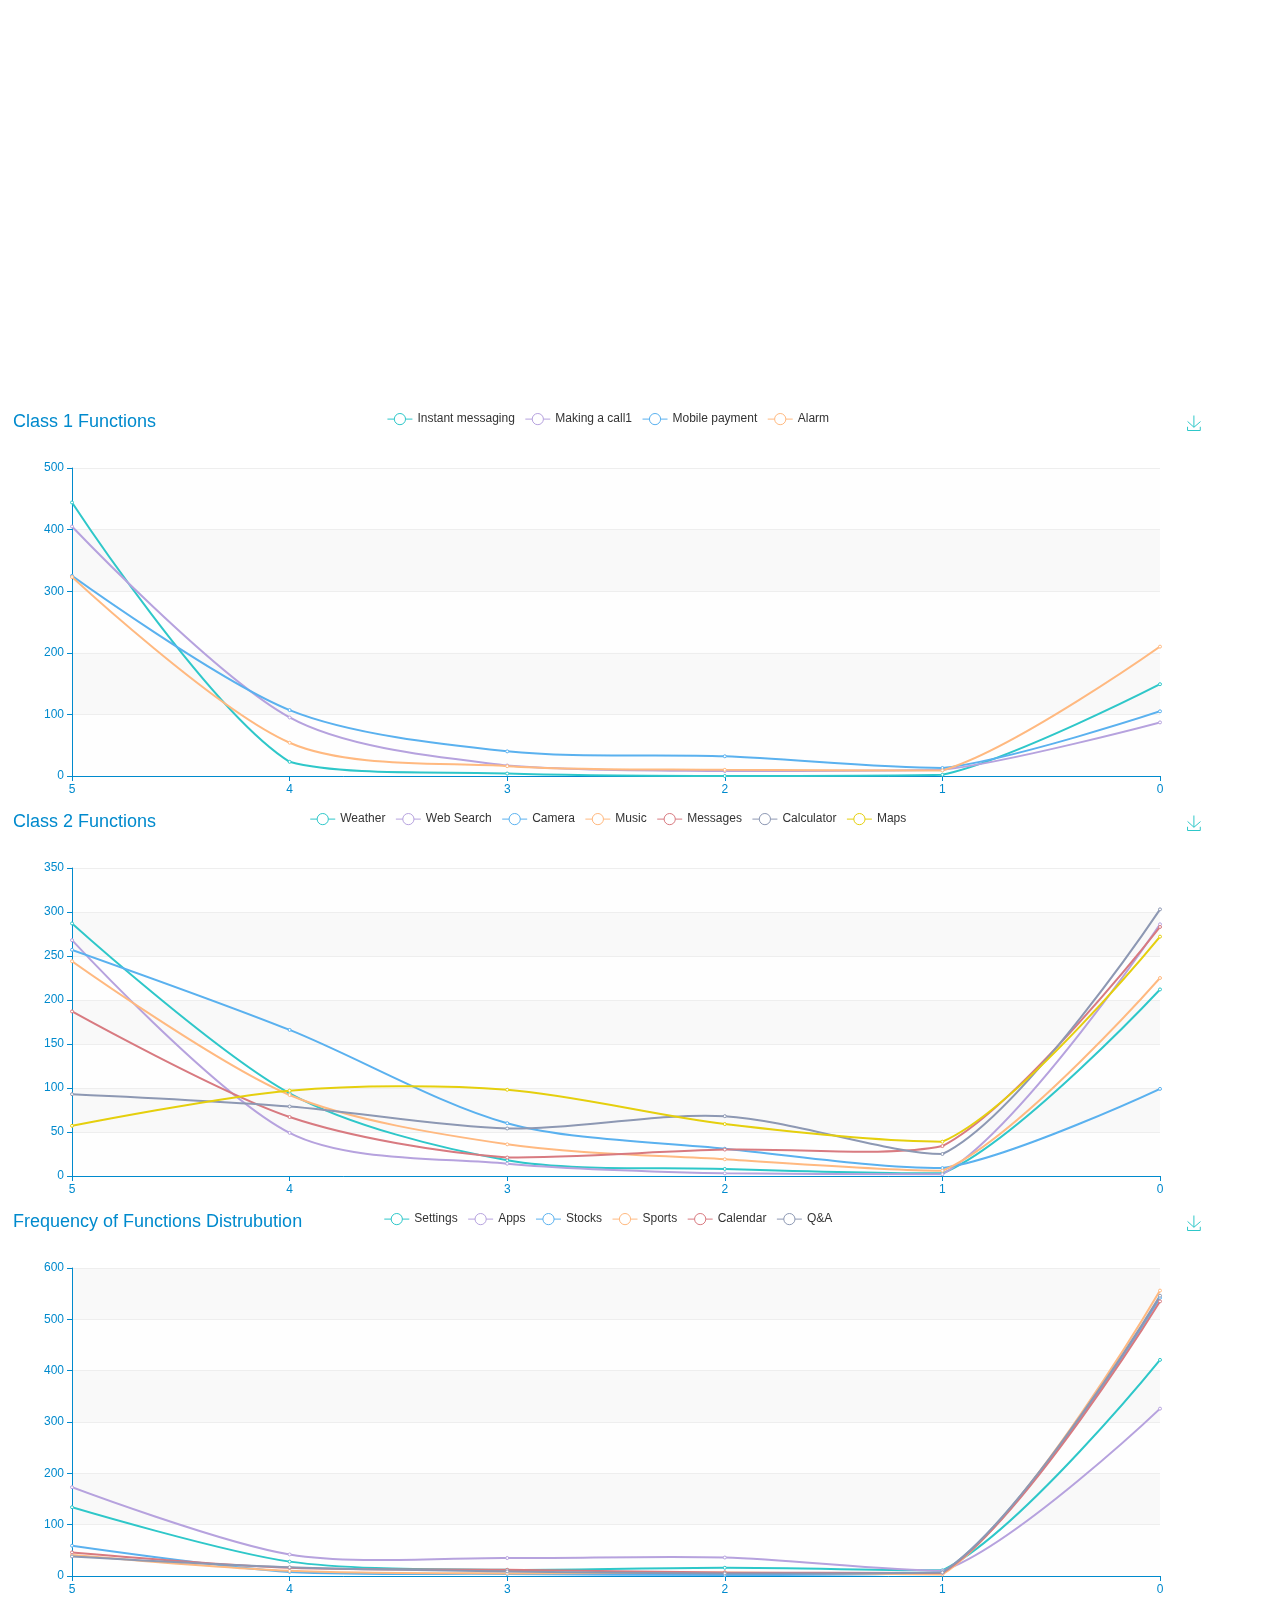
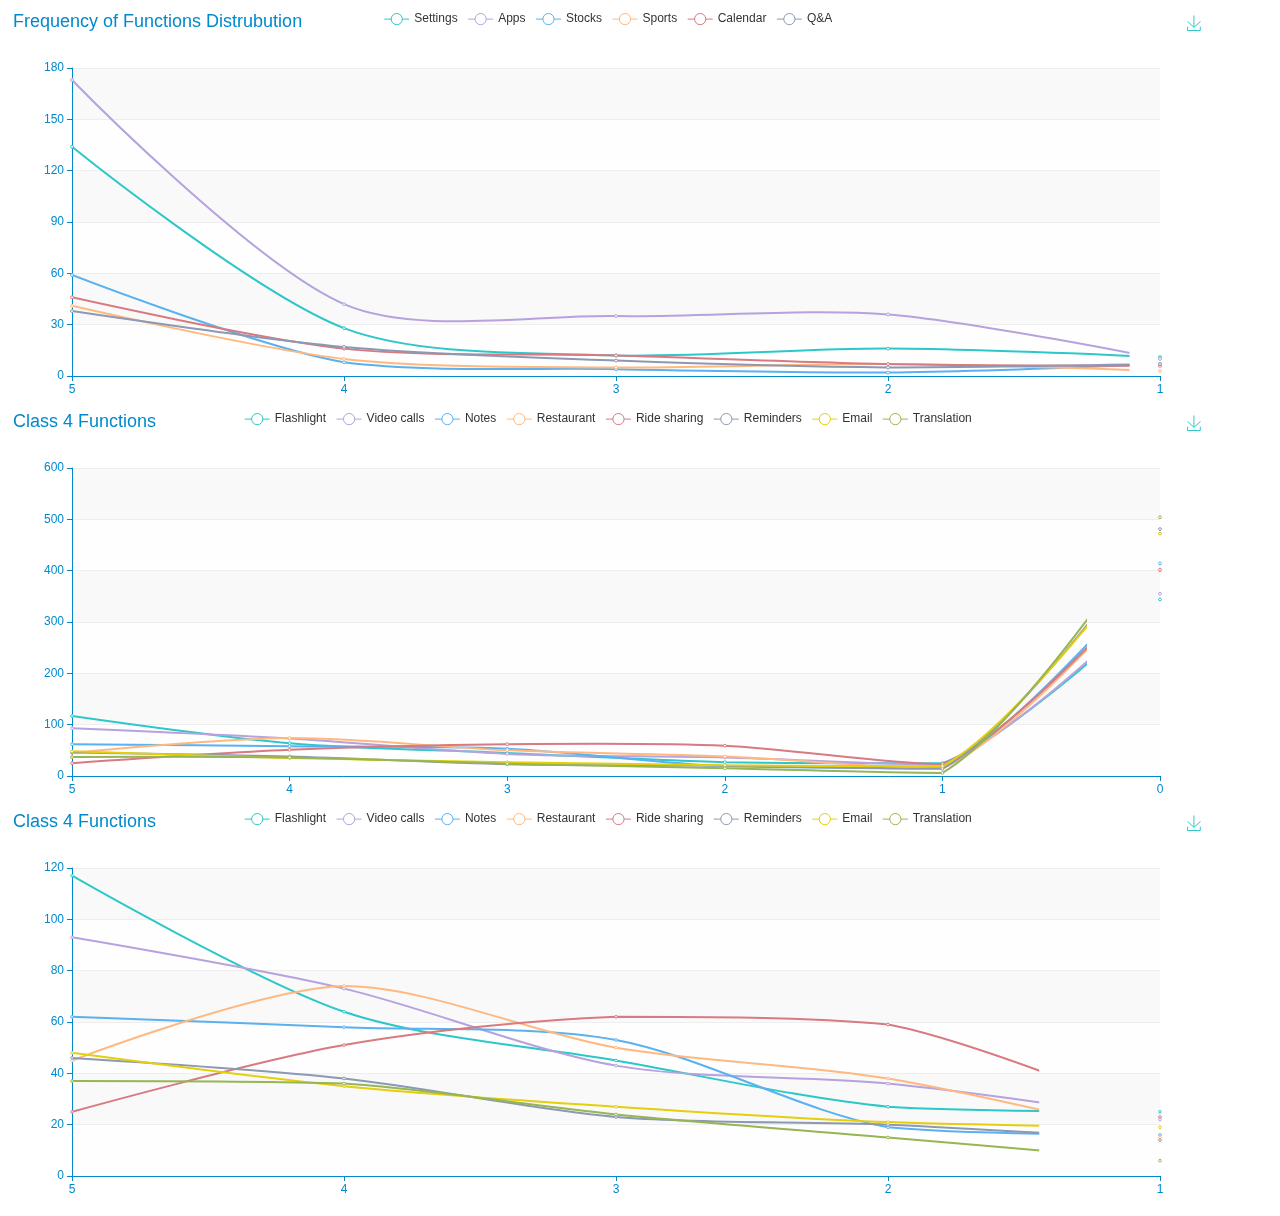
==== Charts.html @ 577bed01 "version0.1" ====
<!DOCTYPE html>
<html>
<head>
    <meta charset="utf-8">
    <title>ECharts</title>
    <!-- 引入 echarts.js -->
    <script src="echarts.js"></script>
    <script src="macarons.js"></script>

</head>
<body>
    
    <!-- 为ECharts准备一个具备大小（宽高）的Dom -->
    <div id="main" style="width: 1200px;height:400px;"></div>
    <script type="text/javascript">
        // 基于准备好的dom，初始化echarts实例
        var myChart = echarts.init(document.getElementById('main'),'macarons');

        // 指定图表的配置项和数据
        option = {
            title: {
                text: 'Frequency of Functions Distrubution'
            },
            tooltip: {
                trigger: 'axis'
            },
            legend: {
                data:['Instant messaging','Making a call1','Mobile payment','Alarm','Weather','Web Search','Camera','Music','Messages','Calculator','Maps','Settings','Apps','Flashlight','Video calls','Notes','Restaurant','Ride sharing','Stocks','Sports','Calendar','Q&A','Reminders','Email','Translation']
                width: 800
            },
            grid: {
                left: '3%',
                right: '4%',
                bottom: '3%',
                containLabel: true
            },
            toolbox: {
                feature: {
                    saveAsImage: {}
                }
            },
            xAxis: {
                type: 'category',
                boundaryGap: false,
                data: ['5','4','3','2','1','0']
            },
            yAxis: {
                type: 'value'
            },
            series: [
                {
                    name:'Instant messaging',
                    type:'line',
                    data:[444, 23, 4, 0, 2, 149]
                },
                {
                    name:'Making a call1',
                    type:'line',
                    data:[405, 95, 17, 8, 10, 87]
                },
                {
                    name:'Mobile payment',
                    type:'line',
                    data:[325, 107, 40, 32, 13, 105]
                },
                {
                    name:'Alarm',
                    type:'line',
                    data:[323, 54, 16, 10, 9, 210]
                },
                {
                    name:'Weather',
                    type:'line',
                    data:[287, 94, 18, 8, 3, 212]
                },
                {
                    name:'Web Search',
                    type:'line',
                    data:[268, 49, 14, 3, 2, 286]
                },
                {
                    name:'Camera',
                    type:'line',
                    data:[257, 166, 60, 31, 9, 99]
                },
                {
                    name:'Music',
                    type:'line',
                    data:[244, 92, 36, 19, 6, 225]
                },
                {
                    name:'Messages',
                    type:'line',
                    data:[187, 67, 21, 30, 34, 283]
                },
                {
                    name:'Calculator',
                    type:'line',
                    data:[93, 79, 54, 68, 25, 303]
                },
                {
                    name:'Maps',
                    type:'line',
                    data:[57, 97, 98, 59, 39, 272]
                },
                {
                    name:'Settings',
                    type:'line',
                    data:[134, 28, 12, 16, 11, 421]
                },
                {
                    name:'Apps',
                    type:'line',
                    data:[173, 42, 35, 36, 10, 326]
                },
                {
                    name:'Stocks',
                    type:'line',
                    data:[59, 8, 4, 2, 7, 542]
                },
                {
                    name:'Sports',
                    type:'line',
                    data:[41, 10, 5, 7, 3, 556]
                },
                {
                    name:'Calendar',
                    type:'line',
                    data:[46, 16, 12, 7, 6, 535]
                },
                {
                    name:'Q&A',
                    type:'line',
                    data:[38, 17, 9, 5, 7, 546]
                },
                {
                    name:'Flashlight',
                    type:'line',
                    data:[117, 64, 45, 27, 25, 344]
                },
                {
                    name:'Video calls',
                    type:'line',
                    data:[93, 73, 43, 36, 22, 355]
                },
                {
                    name:'Notes',
                    type:'line',
                    data:[62, 58, 53, 19, 16, 414]
                },
                {
                    name:'Restaurant',
                    type:'line',
                    data:[45, 74, 50, 38, 15, 400]
                },
                {
                    name:'Ride sharing',
                    type:'line',
                    data:[25, 51, 62, 59, 23, 402]
                },
                {
                    name:'Reminders',
                    type:'line',
                    data:[46, 38, 23, 20, 14, 481]
                },
                {
                    name:'Email',
                    type:'line',
                    data:[48, 35, 27, 21, 19, 472]
                },
                {
                    name:'Translation',
                    type:'line',
                    data:[37, 36, 24, 15, 6, 504]
                }
            ]
        };        
        // 使用刚指定的配置项和数据显示图表。
        myChart.setOption(option);
    </script>

    
    <!-- 为ECharts准备一个具备大小（宽高）的Dom -->
    <div id="class1" style="width: 1200px;height:400px;"></div>
    <script type="text/javascript">
        // 基于准备好的dom，初始化echarts实例
        var myChart = echarts.init(document.getElementById('class1'),'macarons');

        // 指定图表的配置项和数据
        option = {
            title: {
                text: 'Class 1 Functions'
            },
            tooltip: {
                trigger: 'axis'
            },
            legend: {
                data:['Instant messaging','Making a call1','Mobile payment','Alarm']
            },
            grid: {
                left: '3%',
                right: '4%',
                bottom: '3%',
                containLabel: true
            },
            toolbox: {
                feature: {
                    saveAsImage: {}
                }
            },
            xAxis: {
                type: 'category',
                boundaryGap: false,
                data: ['5','4','3','2','1','0']
            },
            yAxis: {
                type: 'value'
            },
            series: [
                {
                    name:'Instant messaging',
                    type:'line',
                    data:[444, 23, 4, 0, 2, 149]
                },
                {
                    name:'Making a call1',
                    type:'line',
                    data:[405, 95, 17, 8, 10, 87]
                },
                {
                    name:'Mobile payment',
                    type:'line',
                    data:[325, 107, 40, 32, 13, 105]
                },
                {
                    name:'Alarm',
                    type:'line',
                    data:[323, 54, 16, 10, 9, 210]
                }
            ]
        };        
        // 使用刚指定的配置项和数据显示图表。
        myChart.setOption(option);
    </script>

     <!-- 为ECharts准备一个具备大小（宽高）的Dom -->
    <div id="class2" style="width: 1200px;height:400px;"></div>
    <script type="text/javascript">
        // 基于准备好的dom，初始化echarts实例
        var myChart = echarts.init(document.getElementById('class2'),'macarons');

        // 指定图表的配置项和数据
        option = {
            title: {
                text: 'Class 2 Functions'
            },
            tooltip: {
                trigger: 'axis'
            },
            legend: {
                data:['Weather','Web Search','Camera','Music','Messages','Calculator','Maps']
            },
            grid: {
                left: '3%',
                right: '4%',
                bottom: '3%',
                containLabel: true
            },
            toolbox: {
                feature: {
                    saveAsImage: {}
                }
            },
            xAxis: {
                type: 'category',
                boundaryGap: false,
                data: ['5','4','3','2','1','0']
            },
            yAxis: {
                type: 'value'
            },
            series: [
                {
                    name:'Weather',
                    type:'line',
                    data:[287, 94, 18, 8, 3, 212]
                },
                {
                    name:'Web Search',
                    type:'line',
                    data:[268, 49, 14, 3, 2, 286]
                },
                {
                    name:'Camera',
                    type:'line',
                    data:[257, 166, 60, 31, 9, 99]
                },
                {
                    name:'Music',
                    type:'line',
                    data:[244, 92, 36, 19, 6, 225]
                },
                {
                    name:'Messages',
                    type:'line',
                    data:[187, 67, 21, 30, 34, 283]
                },
                {
                    name:'Calculator',
                    type:'line',
                    data:[93, 79, 54, 68, 25, 303]
                },
                {
                    name:'Maps',
                    type:'line',
                    data:[57, 97, 98, 59, 39, 272]
                }
            ]
        };        
        // 使用刚指定的配置项和数据显示图表。
        myChart.setOption(option);
    </script>

    <!-- 为ECharts准备一个具备大小（宽高）的Dom -->
    <div id="class3-0" style="width: 1200px;height:400px;"></div>
    <script type="text/javascript">
        // 基于准备好的dom，初始化echarts实例
        var myChart = echarts.init(document.getElementById('class3-0'),'macarons');

        // 指定图表的配置项和数据
        option = {
            title: {
                text: 'Frequency of Functions Distrubution'
            },
            tooltip: {
                trigger: 'axis'
            },
            legend: {
                data:['Settings','Apps','Stocks','Sports','Calendar','Q&A']
            },
            grid: {
                left: '3%',
                right: '4%',
                bottom: '3%',
                containLabel: true
            },
            toolbox: {
                feature: {
                    saveAsImage: {}
                }
            },
            xAxis: {
                type: 'category',
                boundaryGap: false,
                data: ['5','4','3','2','1','0']
            },
            yAxis: {
                type: 'value'
            },
            series: [
                {
                    name:'Settings',
                    type:'line',
                    data:[134, 28, 12, 16, 11, 421]
                },
                {
                    name:'Apps',
                    type:'line',
                    data:[173, 42, 35, 36, 10, 326]
                },
                {
                    name:'Stocks',
                    type:'line',
                    data:[59, 8, 4, 2, 7, 542]
                },
                {
                    name:'Sports',
                    type:'line',
                    data:[41, 10, 5, 7, 3, 556]
                },
                {
                    name:'Calendar',
                    type:'line',
                    data:[46, 16, 12, 7, 6, 535]
                },
                {
                    name:'Q&A',
                    type:'line',
                    data:[38, 17, 9, 5, 7, 546]
                },
            ]
        };        
        // 使用刚指定的配置项和数据显示图表。
        myChart.setOption(option);
    </script>

    <!-- 为ECharts准备一个具备大小（宽高）的Dom -->
    <div id="class3" style="width: 1200px;height:400px;"></div>
    <script type="text/javascript">
        // 基于准备好的dom，初始化echarts实例
        var myChart = echarts.init(document.getElementById('class3'),'macarons');

        // 指定图表的配置项和数据
        option = {
            title: {
                text: 'Frequency of Functions Distrubution'
            },
            tooltip: {
                trigger: 'axis'
            },
            legend: {
                data:['Settings','Apps','Stocks','Sports','Calendar','Q&A']
            },
            grid: {
                left: '3%',
                right: '4%',
                bottom: '3%',
                containLabel: true
            },
            toolbox: {
                feature: {
                    saveAsImage: {}
                }
            },
            xAxis: {
                type: 'category',
                boundaryGap: false,
                data: ['5','4','3','2','1']
            },
            yAxis: {
                type: 'value'
            },
            series: [
                {
                    name:'Settings',
                    type:'line',
                    data:[134, 28, 12, 16, 11]
                },
                {
                    name:'Apps',
                    type:'line',
                    data:[173, 42, 35, 36, 10]
                },
                {
                    name:'Stocks',
                    type:'line',
                    data:[59, 8, 4, 2, 7]
                },
                {
                    name:'Sports',
                    type:'line',
                    data:[41, 10, 5, 7, 3]
                },
                {
                    name:'Calendar',
                    type:'line',
                    data:[46, 16, 12, 7, 6]
                },
                {
                    name:'Q&A',
                    type:'line',
                    data:[38, 17, 9, 5, 7]
                },
            ]
        };        
        // 使用刚指定的配置项和数据显示图表。
        myChart.setOption(option);
    </script>

    <!-- 为ECharts准备一个具备大小（宽高）的Dom -->
    <div id="class4-0" style="width: 1200px;height:400px;"></div>
    <script type="text/javascript">
        // 基于准备好的dom，初始化echarts实例
        var myChart = echarts.init(document.getElementById('class4-0'),'macarons');

        // 指定图表的配置项和数据
        option = {
            title: {
                text: 'Class 4 Functions'
            },
            tooltip: {
                trigger: 'axis'
            },
            legend: {
                data:['Flashlight','Video calls','Notes','Restaurant','Ride sharing','Reminders','Email','Translation']
            },
            grid: {
                left: '3%',
                right: '4%',
                bottom: '3%',
                containLabel: true
            },
            toolbox: {
                feature: {
                    saveAsImage: {}
                }
            },
            xAxis: {
                type: 'category',
                boundaryGap: false,
                data: ['5','4','3','2','1','0']
            },
            yAxis: {
                type: 'value'
            },
            series: [
                {
                    name:'Flashlight',
                    type:'line',
                    data:[117, 64, 45, 27, 25, 344]
                },
                {
                    name:'Video calls',
                    type:'line',
                    data:[93, 73, 43, 36, 22, 355]
                },
                {
                    name:'Notes',
                    type:'line',
                    data:[62, 58, 53, 19, 16, 414]
                },
                {
                    name:'Restaurant',
                    type:'line',
                    data:[45, 74, 50, 38, 15, 400]
                },
                {
                    name:'Ride sharing',
                    type:'line',
                    data:[25, 51, 62, 59, 23, 402]
                },
                {
                    name:'Reminders',
                    type:'line',
                    data:[46, 38, 23, 20, 14, 481]
                },
                {
                    name:'Email',
                    type:'line',
                    data:[48, 35, 27, 21, 19, 472]
                },
                {
                    name:'Translation',
                    type:'line',
                    data:[37, 36, 24, 15, 6, 504]
                }
            ]
        };        
        // 使用刚指定的配置项和数据显示图表。
        myChart.setOption(option);
    </script>

   <!-- 为ECharts准备一个具备大小（宽高）的Dom -->
   <div id="class4" style="width: 1200px;height:400px;"></div>
   <script type="text/javascript">
       // 基于准备好的dom，初始化echarts实例
       var myChart = echarts.init(document.getElementById('class4'),'macarons');

       // 指定图表的配置项和数据
       option = {
           title: {
               text: 'Class 4 Functions'
           },
           tooltip: {
               trigger: 'axis'
           },
           legend: {
               data:['Flashlight','Video calls','Notes','Restaurant','Ride sharing','Reminders','Email','Translation']
           },
           grid: {
               left: '3%',
               right: '4%',
               bottom: '3%',
               containLabel: true
           },
           toolbox: {
               feature: {
                   saveAsImage: {}
               }
           },
           xAxis: {
               type: 'category',
               boundaryGap: false,
               data: ['5','4','3','2','1']
           },
           yAxis: {
               type: 'value'
           },
           series: [
               {
                   name:'Flashlight',
                   type:'line',
                   data:[117, 64, 45, 27, 25]
               },
               {
                   name:'Video calls',
                   type:'line',
                   data:[93, 73, 43, 36, 22]
               },
               {
                   name:'Notes',
                   type:'line',
                   data:[62, 58, 53, 19, 16]
               },
               {
                   name:'Restaurant',
                   type:'line',
                   data:[45, 74, 50, 38, 15]
               },
               {
                   name:'Ride sharing',
                   type:'line',
                   data:[25, 51, 62, 59, 23]
               },
               {
                   name:'Reminders',
                   type:'line',
                   data:[46, 38, 23, 20, 14]
               },
               {
                   name:'Email',
                   type:'line',
                   data:[48, 35, 27, 21, 19]
               },
               {
                   name:'Translation',
                   type:'line',
                   data:[37, 36, 24, 15, 6]
               }
           ]
       };        
       // 使用刚指定的配置项和数据显示图表。
       myChart.setOption(option);
   </script>
</body>
</html>
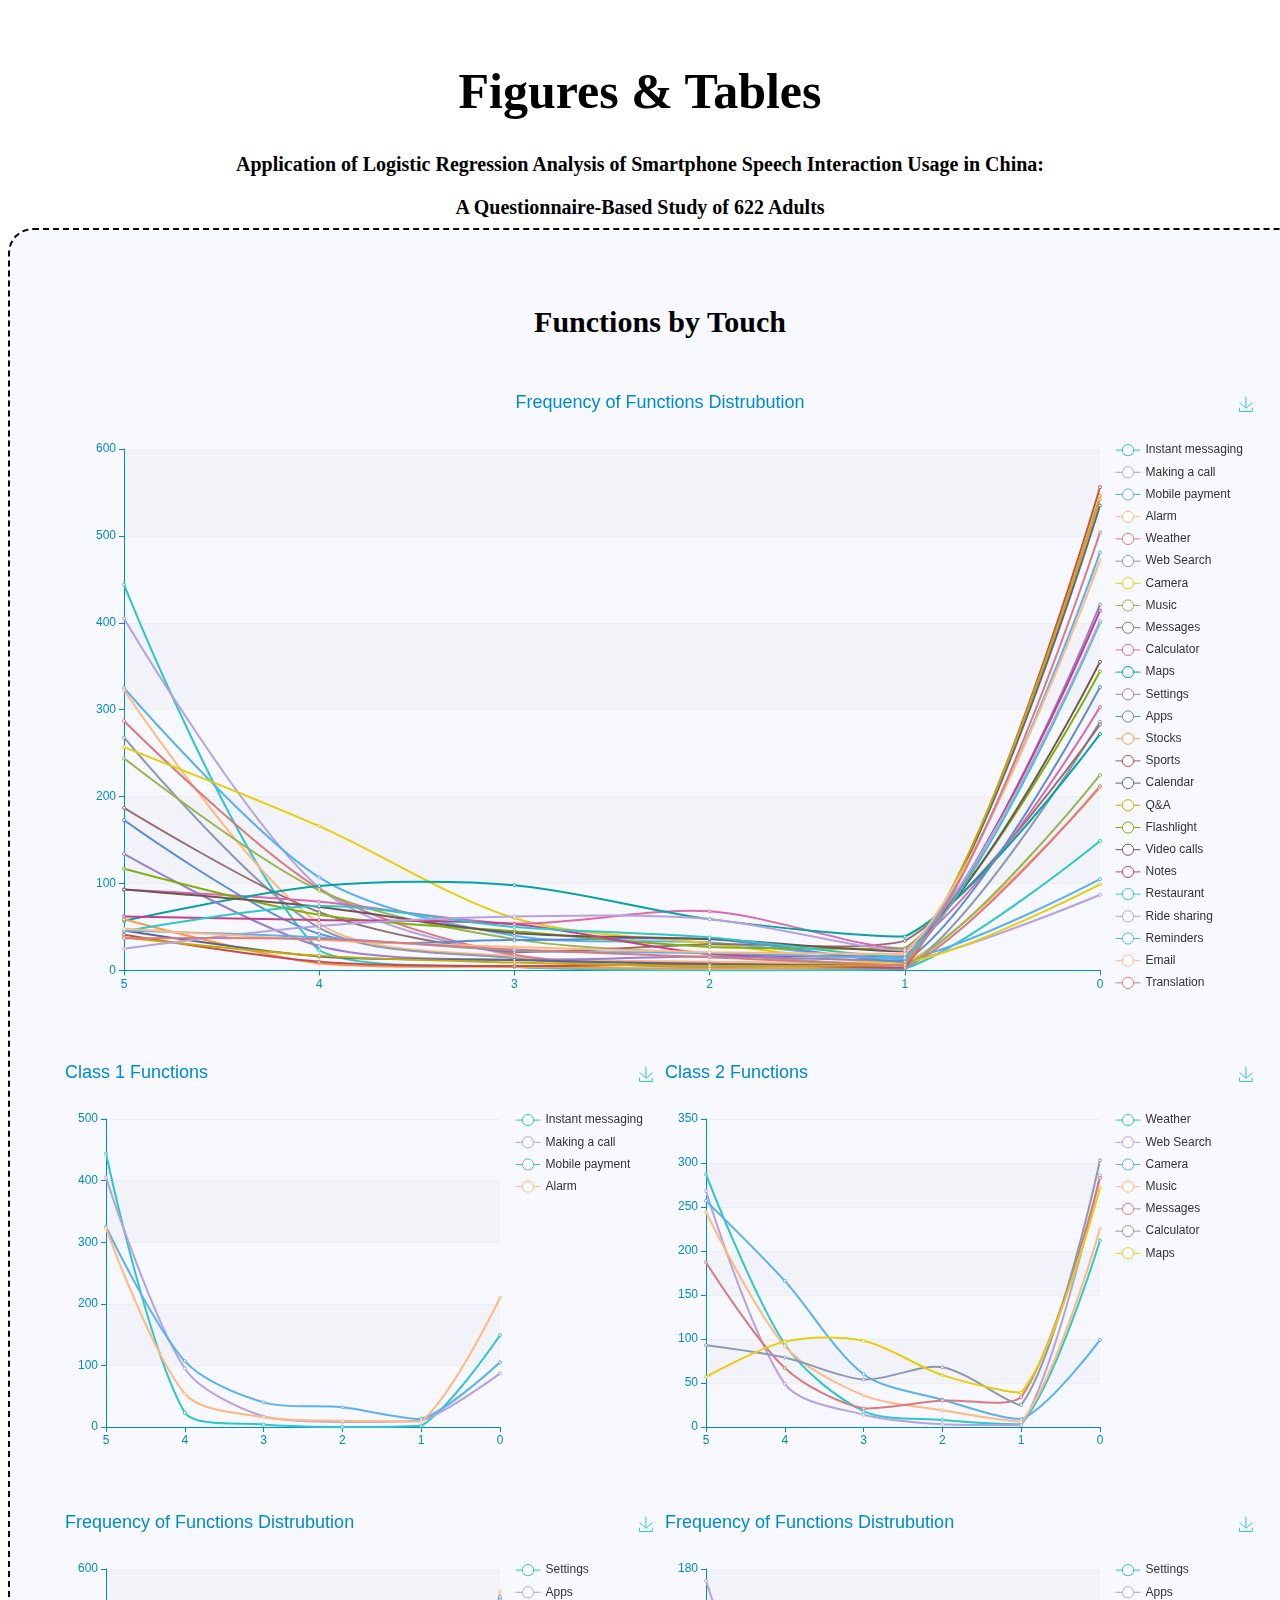
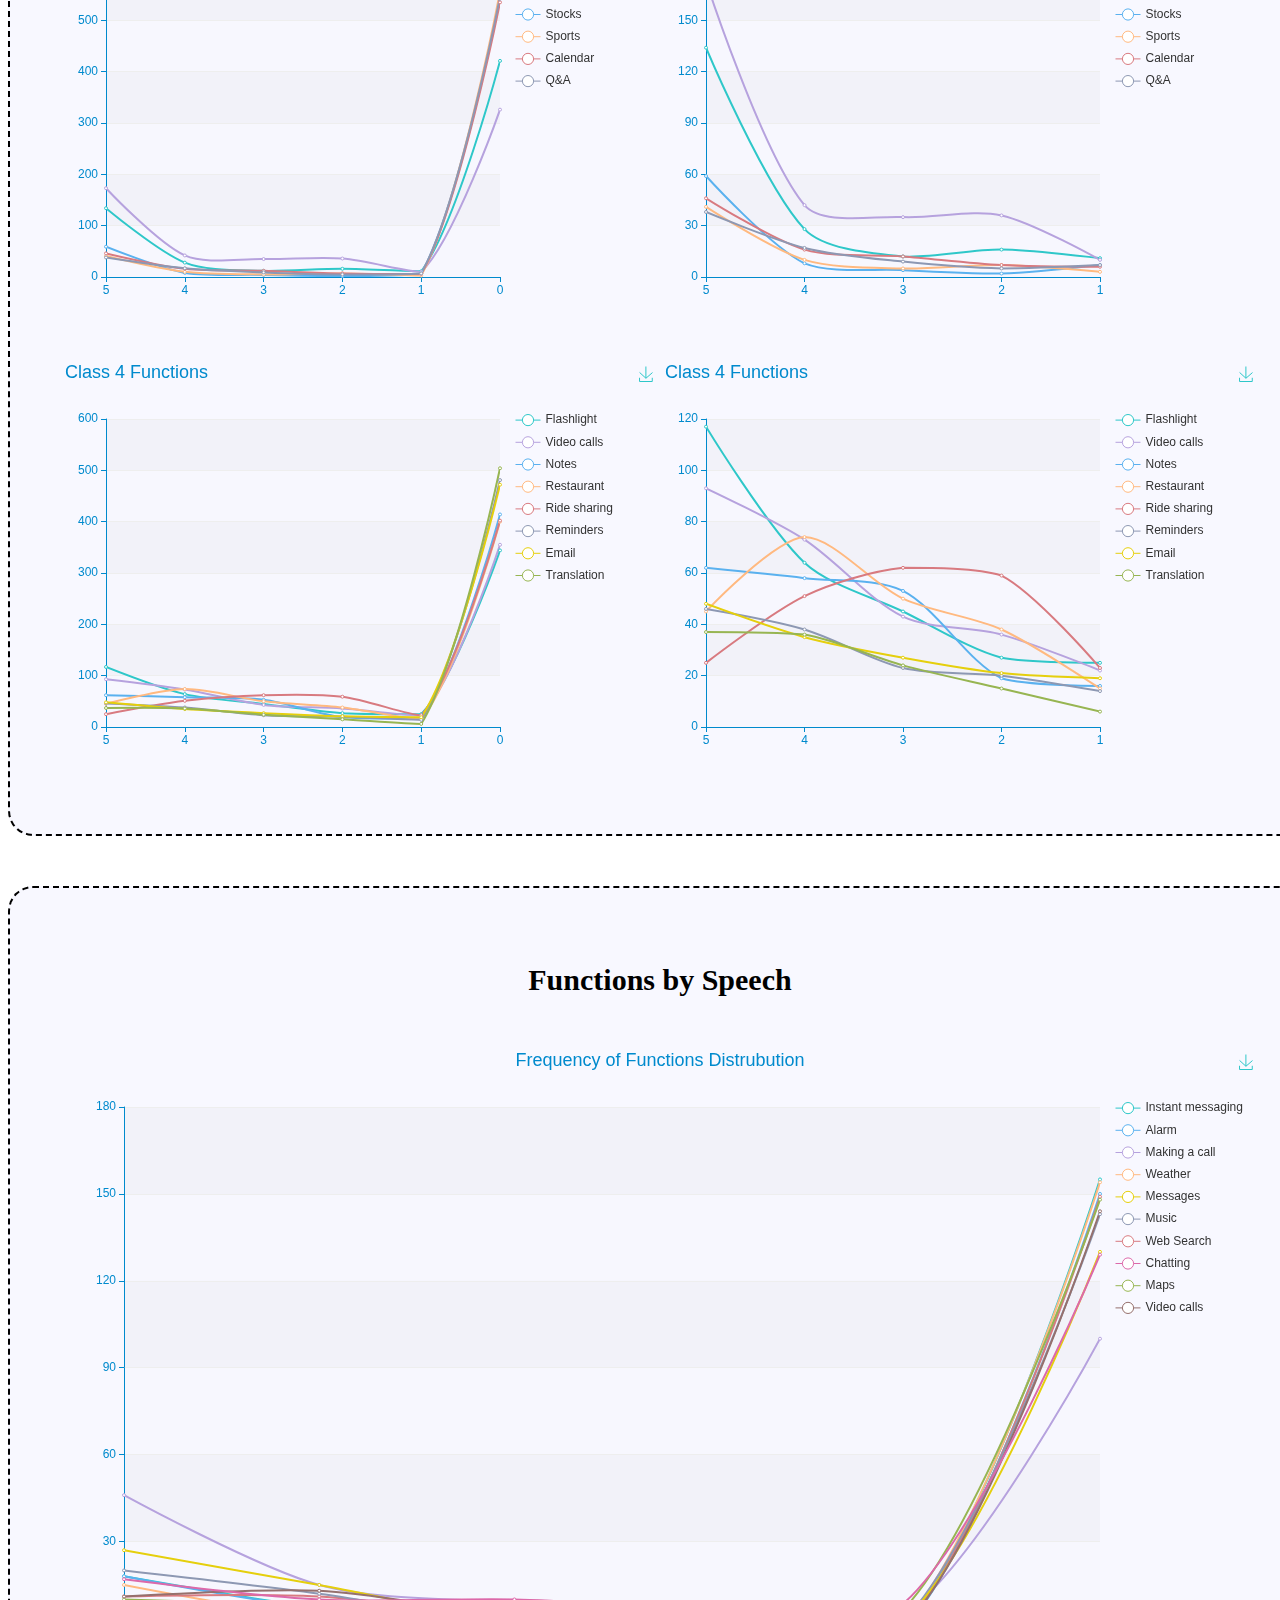
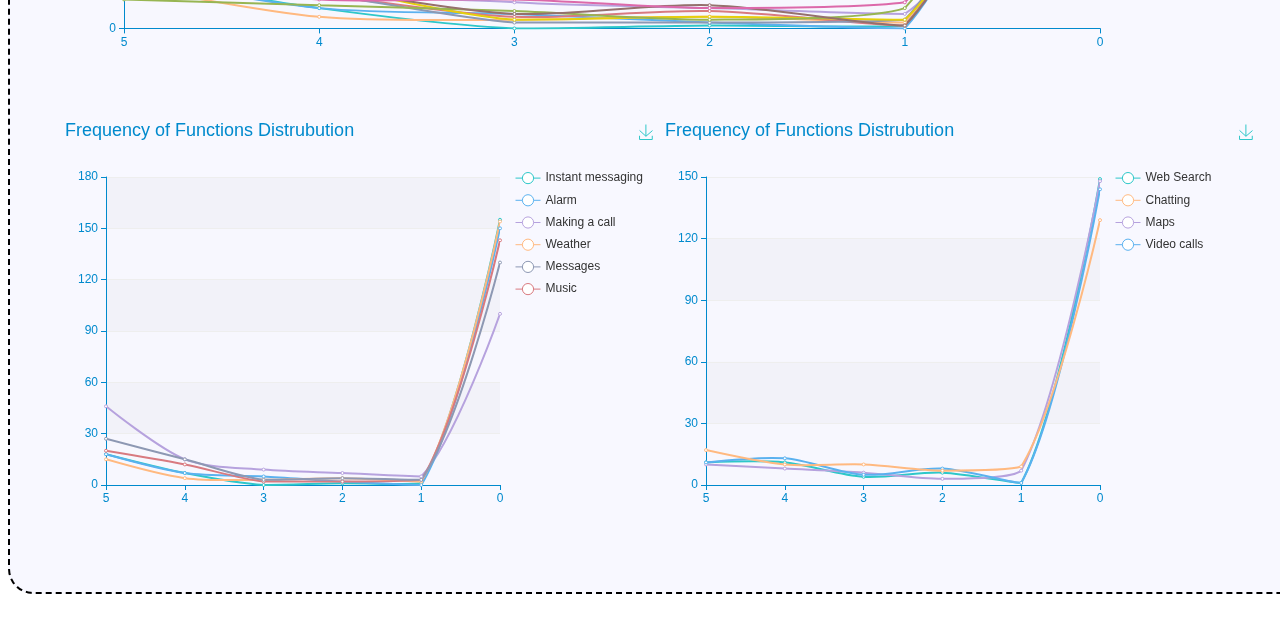
==== commit 392e93ce: "version2" ====
--- a/Charts.html
+++ b/Charts.html
@@ -6,31 +6,42 @@
     <!-- 引入 echarts.js -->
     <script src="echarts.js"></script>
     <script src="macarons.js"></script>
+    <link rel="stylesheet" type="text/css" href="style.css">
 
 </head>
 <body>
-    
+    <div class="title">
+        <h1 style="font-size:50px;">Figures & Tables</h1>
+        <h3 style="font-size:20px;">Application of Logistic Regression Analysis of Smartphone Speech Interaction Usage in China: </h3>
+        <h3 style="font-size:20px;">A Questionnaire-Based Study of 622 Adults</h3>
+    </div>
+    <div class="block" >
+    <h2 style="font-size:30px;">Functions by Touch</h2>
     <!-- 为ECharts准备一个具备大小（宽高）的Dom -->
-    <div id="main" style="width: 1200px;height:400px;"></div>
+    <div class="original" id="total"></div>
     <script type="text/javascript">
         // 基于准备好的dom，初始化echarts实例
-        var myChart = echarts.init(document.getElementById('main'),'macarons');
+        var myChart = echarts.init(document.getElementById('total'),'macarons');
 
         // 指定图表的配置项和数据
         option = {
             title: {
-                text: 'Frequency of Functions Distrubution'
+                text: 'Frequency of Functions Distrubution',
+                left: 'center'
             },
             tooltip: {
                 trigger: 'axis'
             },
             legend: {
-                data:['Instant messaging','Making a call1','Mobile payment','Alarm','Weather','Web Search','Camera','Music','Messages','Calculator','Maps','Settings','Apps','Flashlight','Video calls','Notes','Restaurant','Ride sharing','Stocks','Sports','Calendar','Q&A','Reminders','Email','Translation']
-                width: 800
+                data:['Instant messaging','Making a call','Mobile payment','Alarm','Weather','Web Search','Camera','Music','Messages','Calculator','Maps','Settings','Apps','Stocks','Sports','Calendar','Q&A','Flashlight','Video calls','Notes','Restaurant','Ride sharing','Reminders','Email','Translation'],
+                top: '50',
+                width: '150',
+                left:'1050',
+                orient: 'vertical'
             },
             grid: {
                 left: '3%',
-                right: '4%',
+                right: '160',
                 bottom: '3%',
                 containLabel: true
             },
@@ -54,7 +65,7 @@
                     data:[444, 23, 4, 0, 2, 149]
                 },
                 {
-                    name:'Making a call1',
+                    name:'Making a call',
                     type:'line',
                     data:[405, 95, 17, 8, 10, 87]
                 },
@@ -178,10 +189,9 @@
         // 使用刚指定的配置项和数据显示图表。
         myChart.setOption(option);
     </script>
-
     
     <!-- 为ECharts准备一个具备大小（宽高）的Dom -->
-    <div id="class1" style="width: 1200px;height:400px;"></div>
+    <div class="part" id="class1" ></div>
     <script type="text/javascript">
         // 基于准备好的dom，初始化echarts实例
         var myChart = echarts.init(document.getElementById('class1'),'macarons');
@@ -195,11 +205,15 @@
                 trigger: 'axis'
             },
             legend: {
-                data:['Instant messaging','Making a call1','Mobile payment','Alarm']
+                data:['Instant messaging','Making a call','Mobile payment','Alarm'],
+                top: '50',
+                width: '150',
+                left:'450',
+                orient: 'vertical'
             },
             grid: {
                 left: '3%',
-                right: '4%',
+                right: '160',
                 bottom: '3%',
                 containLabel: true
             },
@@ -223,7 +237,7 @@
                     data:[444, 23, 4, 0, 2, 149]
                 },
                 {
-                    name:'Making a call1',
+                    name:'Making a call',
                     type:'line',
                     data:[405, 95, 17, 8, 10, 87]
                 },
@@ -244,7 +258,7 @@
     </script>
 
      <!-- 为ECharts准备一个具备大小（宽高）的Dom -->
-    <div id="class2" style="width: 1200px;height:400px;"></div>
+    <div class="part" id="class2" ></div>
     <script type="text/javascript">
         // 基于准备好的dom，初始化echarts实例
         var myChart = echarts.init(document.getElementById('class2'),'macarons');
@@ -258,11 +272,16 @@
                 trigger: 'axis'
             },
             legend: {
-                data:['Weather','Web Search','Camera','Music','Messages','Calculator','Maps']
+                data:['Weather','Web Search','Camera','Music','Messages','Calculator','Maps'],
+                top: '50',
+                width:'150',
+                left:'450',
+                orient: 'vertical',
+                align:'left'
             },
             grid: {
                 left: '3%',
-                right: '4%',
+                right: '160',
                 bottom: '3%',
                 containLabel: true
             },
@@ -322,7 +341,7 @@
     </script>
 
     <!-- 为ECharts准备一个具备大小（宽高）的Dom -->
-    <div id="class3-0" style="width: 1200px;height:400px;"></div>
+    <div class="part" id="class3-0" ></div>
     <script type="text/javascript">
         // 基于准备好的dom，初始化echarts实例
         var myChart = echarts.init(document.getElementById('class3-0'),'macarons');
@@ -336,11 +355,16 @@
                 trigger: 'axis'
             },
             legend: {
-                data:['Settings','Apps','Stocks','Sports','Calendar','Q&A']
+                data:['Settings','Apps','Stocks','Sports','Calendar','Q&A'],
+                top: '50',
+                width:'150',
+                left:'450',
+                orient: 'vertical',
+                align:'left'
             },
             grid: {
                 left: '3%',
-                right: '4%',
+                right: '160',
                 bottom: '3%',
                 containLabel: true
             },
@@ -395,7 +419,7 @@
     </script>
 
     <!-- 为ECharts准备一个具备大小（宽高）的Dom -->
-    <div id="class3" style="width: 1200px;height:400px;"></div>
+    <div class="part" id="class3" ></div>
     <script type="text/javascript">
         // 基于准备好的dom，初始化echarts实例
         var myChart = echarts.init(document.getElementById('class3'),'macarons');
@@ -409,11 +433,16 @@
                 trigger: 'axis'
             },
             legend: {
-                data:['Settings','Apps','Stocks','Sports','Calendar','Q&A']
+                data:['Settings','Apps','Stocks','Sports','Calendar','Q&A'],
+                top: '50',
+                width:'150',
+                left:'450',
+                orient: 'vertical',
+                align:'left'
             },
             grid: {
                 left: '3%',
-                right: '4%',
+                right: '160',
                 bottom: '3%',
                 containLabel: true
             },
@@ -468,7 +497,7 @@
     </script>
 
     <!-- 为ECharts准备一个具备大小（宽高）的Dom -->
-    <div id="class4-0" style="width: 1200px;height:400px;"></div>
+    <div class="part" id="class4-0" ></div>
     <script type="text/javascript">
         // 基于准备好的dom，初始化echarts实例
         var myChart = echarts.init(document.getElementById('class4-0'),'macarons');
@@ -482,11 +511,16 @@
                 trigger: 'axis'
             },
             legend: {
-                data:['Flashlight','Video calls','Notes','Restaurant','Ride sharing','Reminders','Email','Translation']
+                data:['Flashlight','Video calls','Notes','Restaurant','Ride sharing','Reminders','Email','Translation'],
+                top: '50',
+                width:'150',
+                left:'450',
+                orient: 'vertical',
+                align:'left'
             },
             grid: {
                 left: '3%',
-                right: '4%',
+                right: '160',
                 bottom: '3%',
                 containLabel: true
             },
@@ -551,7 +585,7 @@
     </script>
 
    <!-- 为ECharts准备一个具备大小（宽高）的Dom -->
-   <div id="class4" style="width: 1200px;height:400px;"></div>
+   <div class="part" id="class4" ></div>
    <script type="text/javascript">
        // 基于准备好的dom，初始化echarts实例
        var myChart = echarts.init(document.getElementById('class4'),'macarons');
@@ -565,11 +599,16 @@
                trigger: 'axis'
            },
            legend: {
-               data:['Flashlight','Video calls','Notes','Restaurant','Ride sharing','Reminders','Email','Translation']
+               data:['Flashlight','Video calls','Notes','Restaurant','Ride sharing','Reminders','Email','Translation'],
+               top: '50',
+                width:'150',
+                left:'450',
+                orient: 'vertical',
+                align:'left'
            },
            grid: {
                left: '3%',
-               right: '4%',
+               right: '160',
                bottom: '3%',
                containLabel: true
            },
@@ -632,5 +671,249 @@
        // 使用刚指定的配置项和数据显示图表。
        myChart.setOption(option);
    </script>
+   </div>
+
+    <div class="block">
+    <h2 style="font-size:30px;">Functions by Speech</h2>
+    <div class="original" id="speechTotal"></div>
+    <script type="text/javascript">
+        // 基于准备好的dom，初始化echarts实例
+        var myChart = echarts.init(document.getElementById('speechTotal'),'macarons');
+
+        // 指定图表的配置项和数据
+        option = {
+            title: {
+                text: 'Frequency of Functions Distrubution',
+                left: 'center'
+            },
+            tooltip: {
+                trigger: 'axis'
+            },
+            legend: {
+                data:['Instant messaging','Alarm','Making a call','Weather','Messages','Music','Web Search','Chatting','Maps','Video calls'],
+                top: '50',
+                width: '150',
+                left:'1050',
+                orient: 'vertical'
+            },
+            grid: {
+                left: '3%',
+                right: '160',
+                bottom: '3%',
+                containLabel: true
+            },
+            toolbox: {
+                feature: {
+                    saveAsImage: {}
+                }
+            },
+            xAxis: {
+                type: 'category',
+                boundaryGap: false,
+                data: ['5','4','3','2','1','0']
+            },
+            yAxis: {
+                type: 'value'
+            },
+            series: [
+                {
+                    name:'Instant messaging',
+                    type:'line',
+                    data:[18, 7, 0, 1, 1, 155]
+                },
+                {
+                    name:'Making a call',
+                    type:'line',
+                    data:[46, 15, 9, 7, 5, 100]
+                },
+                {
+                    name:'Alarm',
+                    type:'line',
+                    data:[18, 7, 5, 2, 0, 150]
+                },
+                {
+                    name:'Weather',
+                    type:'line',
+                    data:[15, 4, 3, 4, 2, 154]
+                },
+                {
+                    name:'Web Search',
+                    type:'line',
+                    data:[11, 11, 4, 6, 1, 149]
+                },
+                {
+                    name:'Music',
+                    type:'line',
+                    data:[20, 12, 2, 2, 3, 143]
+                },
+                {
+                    name:'Messages',
+                    type:'line',
+                    data:[27, 15, 3, 4, 3, 130]
+                },
+                {
+                    name:'Maps',
+                    type:'line',
+                    data:[10, 8, 6, 3, 7, 148]
+                },
+                {
+                    name:'Video calls',
+                    type:'line',
+                    data:[11, 13, 5, 8, 1, 144]
+                },
+                {
+                    name:'Chatting',
+                    type:'line',
+                    data:[17, 10, 10, 7, 9, 129]
+                }
+            ]
+        };        
+        // 使用刚指定的配置项和数据显示图表。
+        myChart.setOption(option);
+    </script>
+    
+    <div class="part" id="speechclass1"></div>
+    <script type="text/javascript">
+        // 基于准备好的dom，初始化echarts实例
+        var myChart = echarts.init(document.getElementById('speechclass1'),'macarons');
+
+        // 指定图表的配置项和数据
+        option = {
+            title: {
+                text: 'Frequency of Functions Distrubution',
+            },
+            tooltip: {
+                trigger: 'axis'
+            },
+            legend: {
+                data:['Instant messaging','Alarm','Making a call','Weather','Messages','Music'],
+                top: '50',
+                width: '150',
+                left:'450',
+                orient: 'vertical'
+            },
+            grid: {
+                left: '3%',
+                right: '160',
+                bottom: '3%',
+                containLabel: true
+            },
+            toolbox: {
+                feature: {
+                    saveAsImage: {}
+                }
+            },
+            xAxis: {
+                type: 'category',
+                boundaryGap: false,
+                data: ['5','4','3','2','1','0']
+            },
+            yAxis: {
+                type: 'value'
+            },
+            series: [
+                {
+                    name:'Instant messaging',
+                    type:'line',
+                    data:[18, 7, 0, 1, 1, 155]
+                },
+                {
+                    name:'Making a call',
+                    type:'line',
+                    data:[46, 15, 9, 7, 5, 100]
+                },
+                {
+                    name:'Alarm',
+                    type:'line',
+                    data:[18, 7, 5, 2, 0, 150]
+                },
+                {
+                    name:'Weather',
+                    type:'line',
+                    data:[15, 4, 3, 4, 2, 154]
+                },
+                {
+                    name:'Music',
+                    type:'line',
+                    data:[20, 12, 2, 2, 3, 143]
+                },
+                {
+                    name:'Messages',
+                    type:'line',
+                    data:[27, 15, 3, 4, 3, 130]
+                }
+            ]
+        };        
+        // 使用刚指定的配置项和数据显示图表。
+        myChart.setOption(option);
+    </script>
+    
+    <div class="part" id="speechclass2"></div>
+    <script type="text/javascript">
+        // 基于准备好的dom，初始化echarts实例
+        var myChart = echarts.init(document.getElementById('speechclass2'),'macarons');
+
+        // 指定图表的配置项和数据
+        option = {
+            title: {
+                text: 'Frequency of Functions Distrubution',
+            },
+            tooltip: {
+                trigger: 'axis'
+            },
+            legend: {
+                data:['Web Search','Chatting','Maps','Video calls'],
+                top: '50',
+                width: '150',
+                left:'450',
+                orient: 'vertical'
+            },
+            grid: {
+                left: '3%',
+                right: '160',
+                bottom: '3%',
+                containLabel: true
+            },
+            toolbox: {
+                feature: {
+                    saveAsImage: {}
+                }
+            },
+            xAxis: {
+                type: 'category',
+                boundaryGap: false,
+                data: ['5','4','3','2','1','0']
+            },
+            yAxis: {
+                type: 'value'
+            },
+            series: [
+                {
+                    name:'Web Search',
+                    type:'line',
+                    data:[11, 11, 4, 6, 1, 149]
+                },
+                {
+                    name:'Maps',
+                    type:'line',
+                    data:[10, 8, 6, 3, 7, 148]
+                },
+                {
+                    name:'Video calls',
+                    type:'line',
+                    data:[11, 13, 5, 8, 1, 144]
+                },
+                {
+                    name:'Chatting',
+                    type:'line',
+                    data:[17, 10, 10, 7, 9, 129]
+                }
+            ]
+        };        
+        // 使用刚指定的配置项和数据显示图表。
+        myChart.setOption(option);
+    </script>
+
+   </div>
 </body>
 </html>--- a/style.css
+++ b/style.css
@@ -0,0 +1,75 @@
+.title{
+    margin:auto;
+    padding-top: 20px;
+    height: 200px;
+    width:100%;
+    text-align: center;
+}
+
+.block{
+    width: 80%;
+    min-width: 1300px;
+    margin-left: auto;
+    margin-right: auto;
+    margin-bottom: 50px;
+    padding-top: 50px;
+    padding-bottom: 50px;
+    background-color: ghostwhite;
+    border: 2px dashed;
+    border-radius: 25px;
+    display: -webkit-flex;
+    display: flex;
+    flex-flow: row wrap;
+    justify-content: center;                                                                                                                                       
+}
+
+.original{
+    margin: auto;
+    padding-top: 25px;
+    padding-bottom: 25px;
+    width: 1200px;
+    height:620px;
+}
+
+.part{
+    padding-top: 25px;
+    padding-bottom: 25px;
+    width: 600px;
+    height: 400px;
+    flex: 0 0 auto;
+}
+
+/* #class1, #class4-0{
+    position: relative;
+    right: 300px;
+}
+
+#class2, #class4{
+    position: relative;
+    left: 300px;
+    bottom: 450px;
+}
+
+#class3-0{
+    position: relative;
+    bottom: 450px;
+    right: 300px;
+}
+
+#class3{
+    position: relative;
+    bottom: 900px;
+    left: 300px;
+}
+
+#class4-0{
+    position: relative;
+    right: 300px;
+    bottom: 900px;
+}
+
+#class4{
+    position: relative;
+    left: 300px;
+    bottom: 1350px;
+} */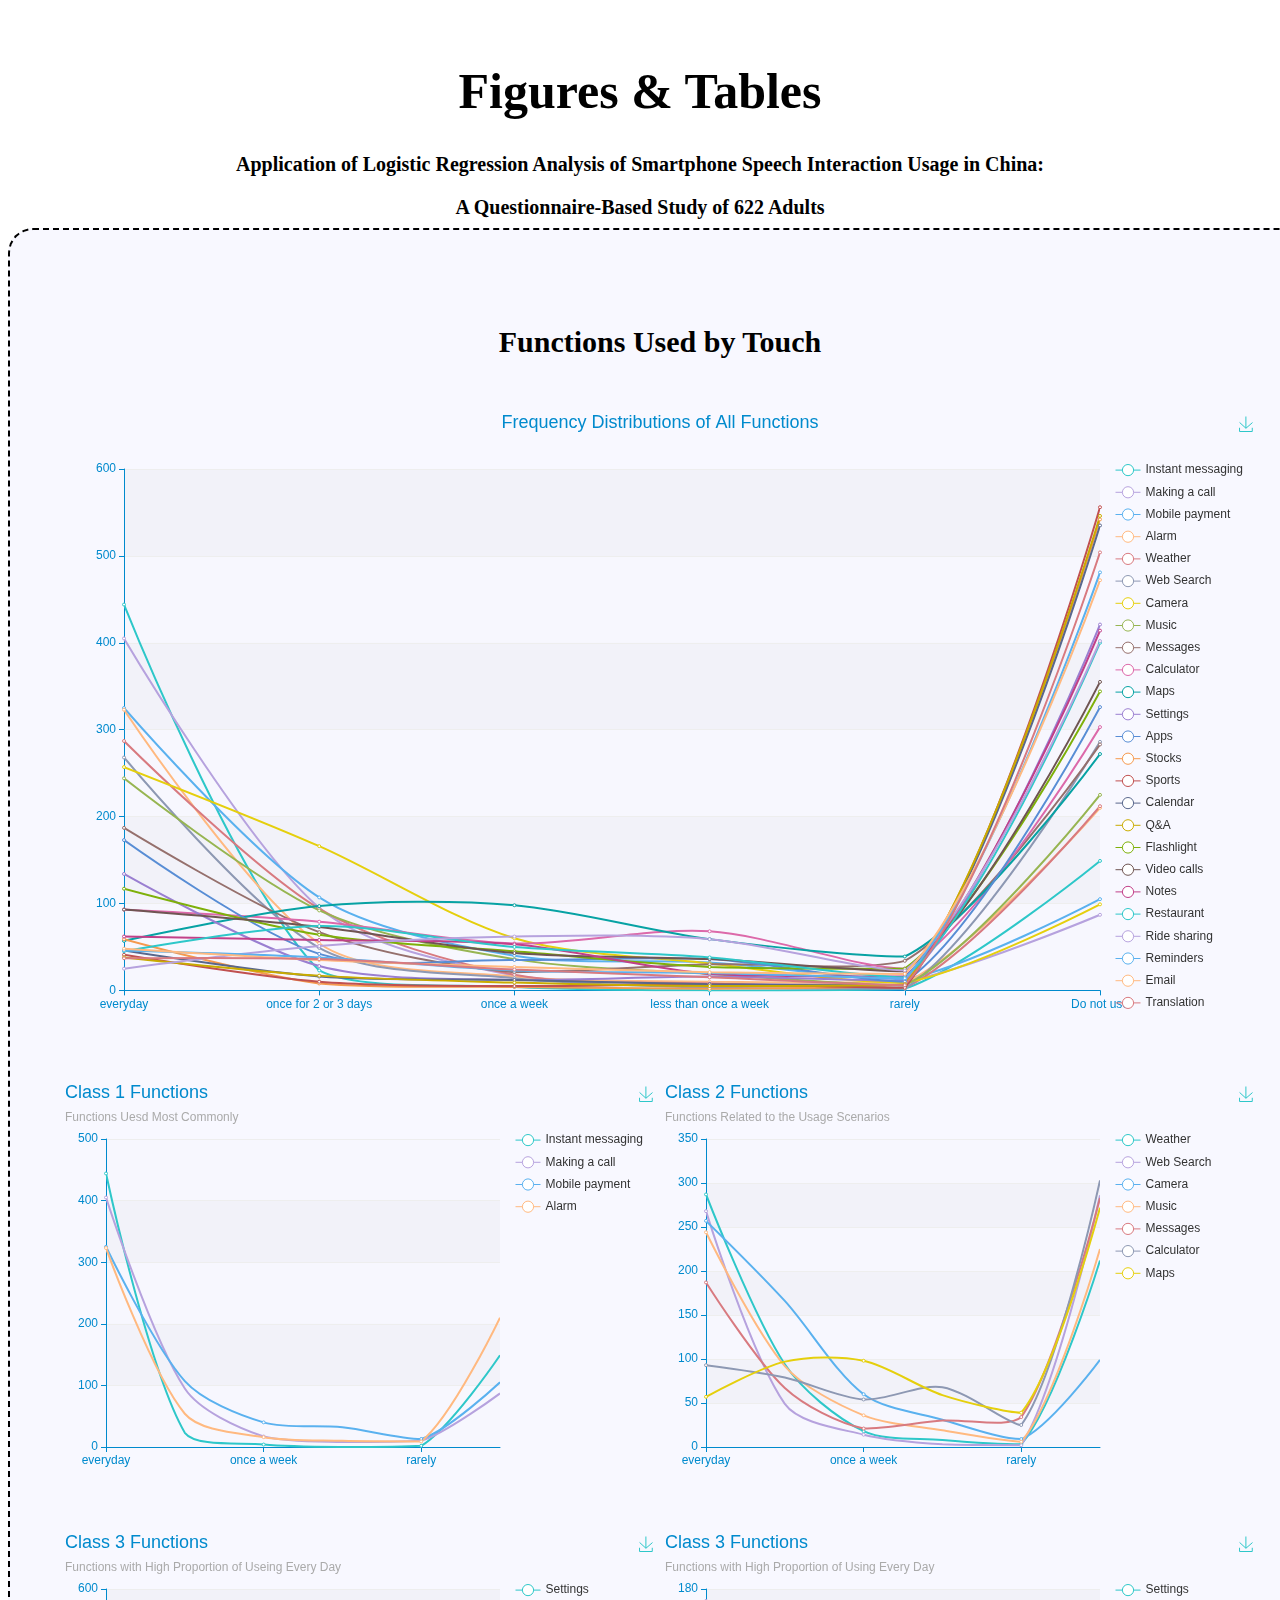
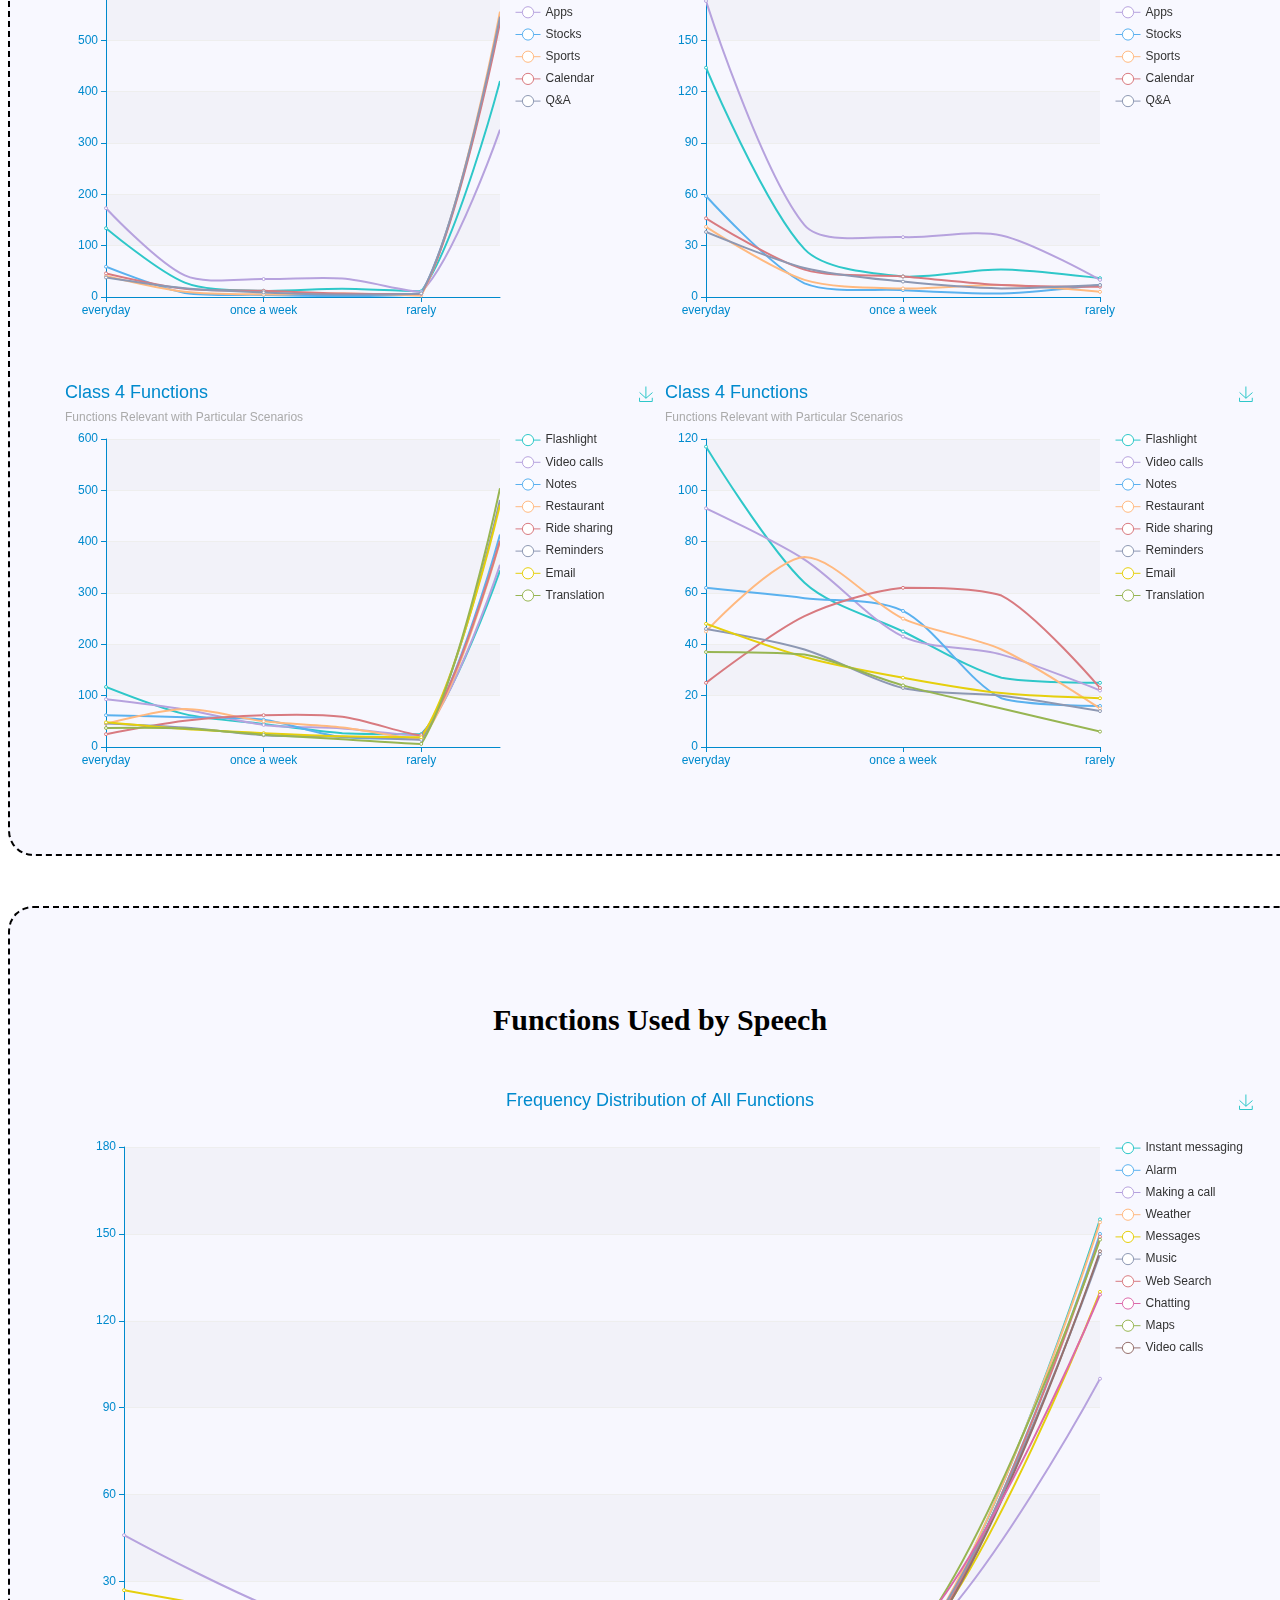
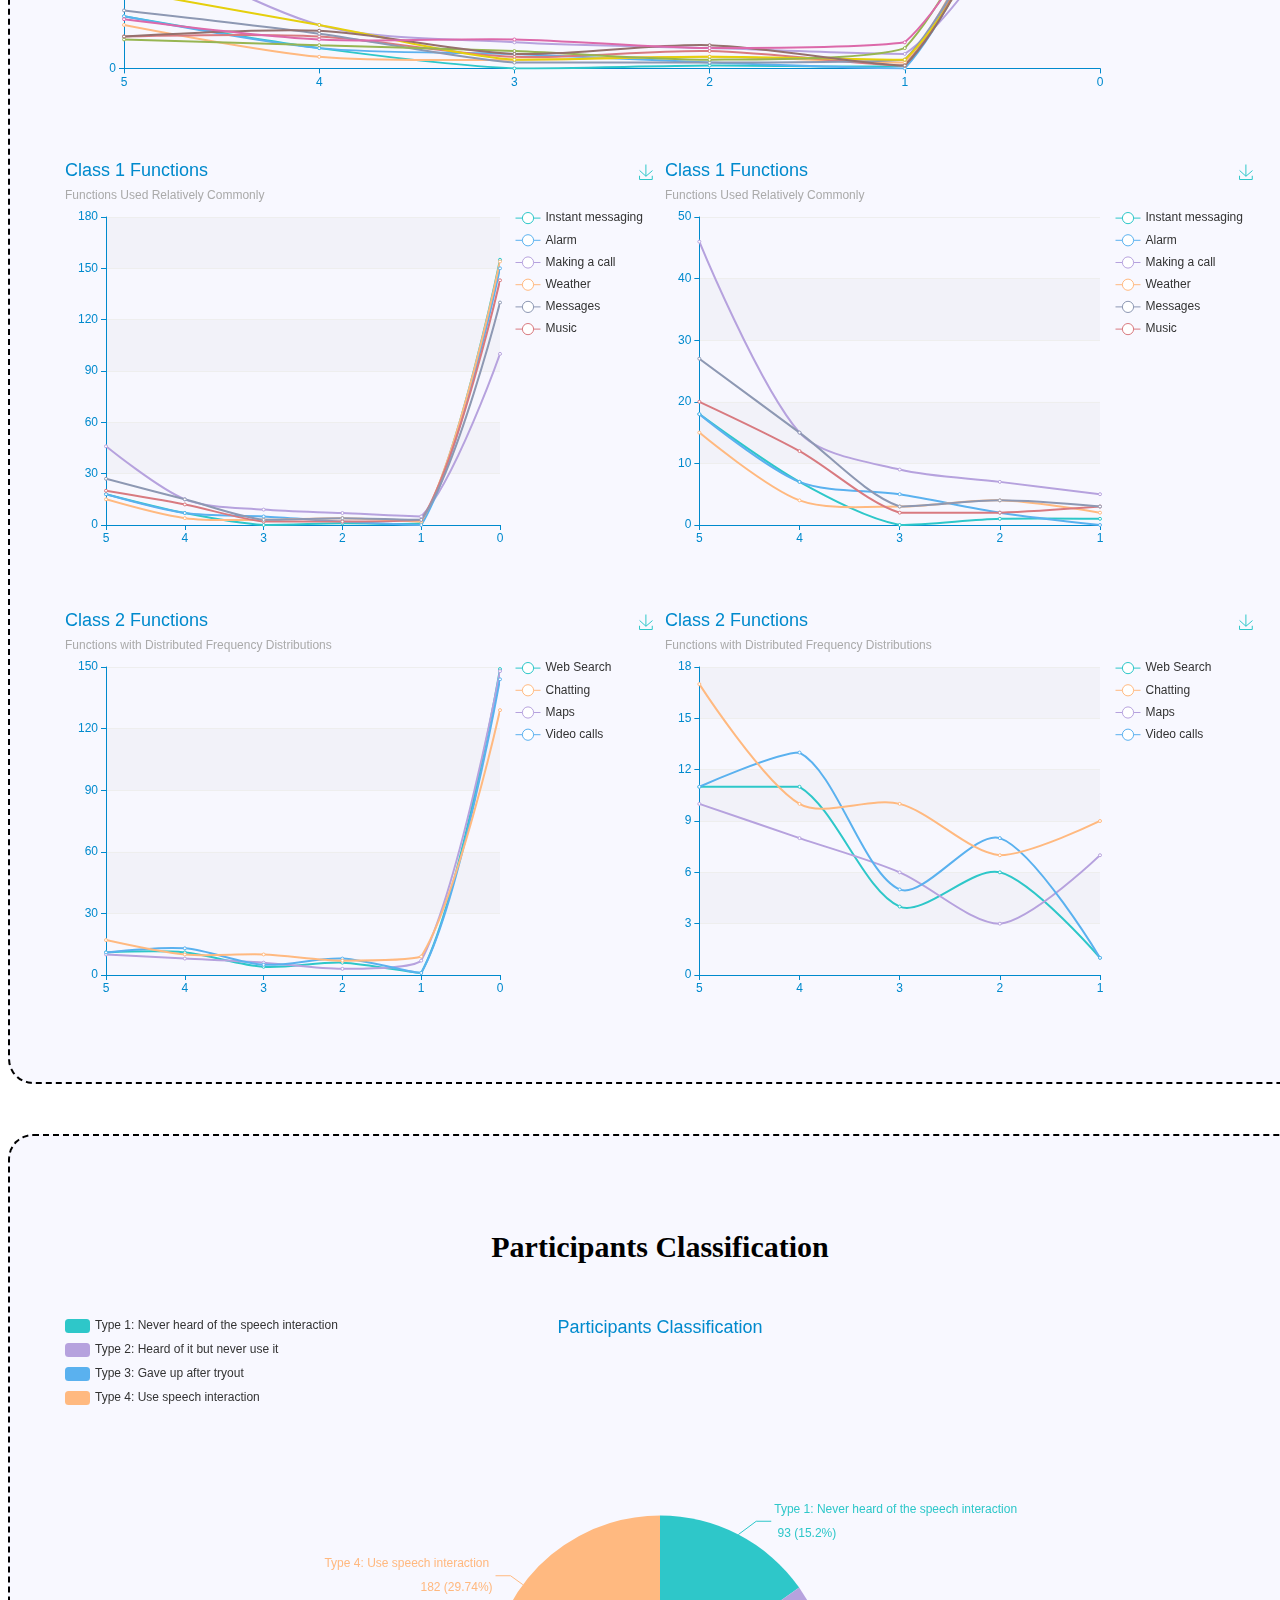
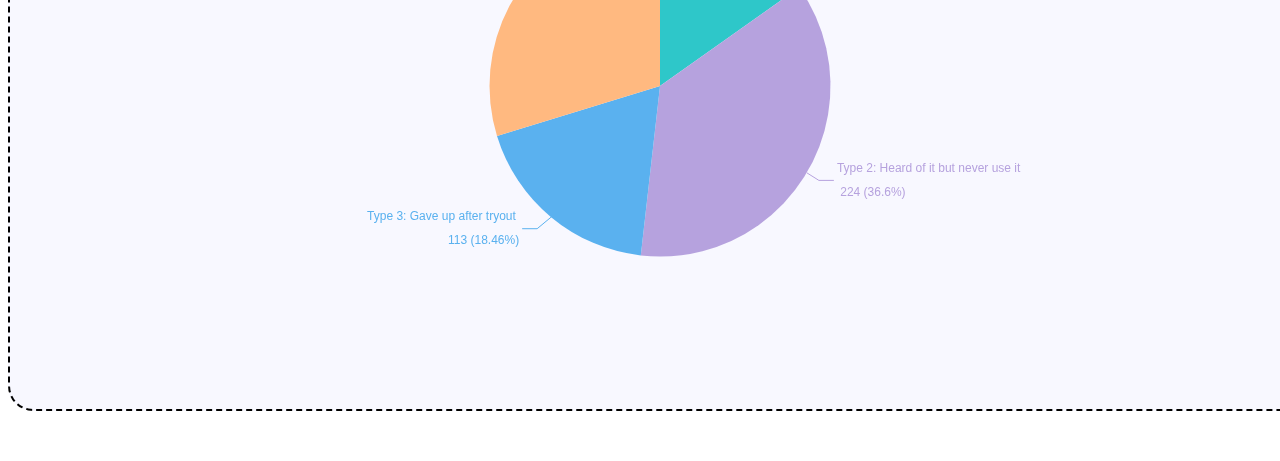
==== commit 2b320c35: "version3" ====
--- a/Charts.html
+++ b/Charts.html
@@ -16,7 +16,7 @@
         <h3 style="font-size:20px;">A Questionnaire-Based Study of 622 Adults</h3>
     </div>
     <div class="block" >
-    <h2 style="font-size:30px;">Functions by Touch</h2>
+    <div class="subtitle"><h2 style="font-size:30px;">Functions Used by Touch</h2></div>
     <!-- 为ECharts准备一个具备大小（宽高）的Dom -->
     <div class="original" id="total"></div>
     <script type="text/javascript">
@@ -26,7 +26,7 @@
         // 指定图表的配置项和数据
         option = {
             title: {
-                text: 'Frequency of Functions Distrubution',
+                text: 'Frequency Distributions of All Functions',
                 left: 'center'
             },
             tooltip: {
@@ -53,7 +53,7 @@
             xAxis: {
                 type: 'category',
                 boundaryGap: false,
-                data: ['5','4','3','2','1','0']
+                data: ['everyday','once for 2 or 3 days','once a week','less than once a week','rarely','Do not use']
             },
             yAxis: {
                 type: 'value'
@@ -199,7 +199,8 @@
         // 指定图表的配置项和数据
         option = {
             title: {
-                text: 'Class 1 Functions'
+                text: 'Class 1 Functions',
+                subtext:'Functions Uesd Most Commonly'
             },
             tooltip: {
                 trigger: 'axis'
@@ -225,7 +226,7 @@
             xAxis: {
                 type: 'category',
                 boundaryGap: false,
-                data: ['5','4','3','2','1','0']
+                data: ['everyday','once for 2 or 3 days','once a week','less than once a week','rarely','Do not use']
             },
             yAxis: {
                 type: 'value'
@@ -266,7 +267,8 @@
         // 指定图表的配置项和数据
         option = {
             title: {
-                text: 'Class 2 Functions'
+                text: 'Class 2 Functions',
+                subtext:'Functions Related to the Usage Scenarios'
             },
             tooltip: {
                 trigger: 'axis'
@@ -293,7 +295,7 @@
             xAxis: {
                 type: 'category',
                 boundaryGap: false,
-                data: ['5','4','3','2','1','0']
+                data: ['everyday','once for 2 or 3 days','once a week','less than once a week','rarely','Do not use']
             },
             yAxis: {
                 type: 'value'
@@ -349,7 +351,9 @@
         // 指定图表的配置项和数据
         option = {
             title: {
-                text: 'Frequency of Functions Distrubution'
+                text: 'Class 3 Functions',
+                subtext:'Functions with High Proportion of Useing Every Day'
+            
             },
             tooltip: {
                 trigger: 'axis'
@@ -376,7 +380,7 @@
             xAxis: {
                 type: 'category',
                 boundaryGap: false,
-                data: ['5','4','3','2','1','0']
+                data: ['everyday','once for 2 or 3 days','once a week','less than once a week','rarely','Do not use']
             },
             yAxis: {
                 type: 'value'
@@ -427,7 +431,8 @@
         // 指定图表的配置项和数据
         option = {
             title: {
-                text: 'Frequency of Functions Distrubution'
+                text: 'Class 3 Functions',
+                subtext:'Functions with High Proportion of Using Every Day'
             },
             tooltip: {
                 trigger: 'axis'
@@ -454,7 +459,7 @@
             xAxis: {
                 type: 'category',
                 boundaryGap: false,
-                data: ['5','4','3','2','1']
+                data: ['everyday','once for 2 or 3 days','once a week','less than once a week','rarely']
             },
             yAxis: {
                 type: 'value'
@@ -505,7 +510,8 @@
         // 指定图表的配置项和数据
         option = {
             title: {
-                text: 'Class 4 Functions'
+                text: 'Class 4 Functions',
+                subtext:'Functions Relevant with Particular Scenarios'
             },
             tooltip: {
                 trigger: 'axis'
@@ -532,7 +538,7 @@
             xAxis: {
                 type: 'category',
                 boundaryGap: false,
-                data: ['5','4','3','2','1','0']
+                data: ['everyday','once for 2 or 3 days','once a week','less than once a week','rarely','Do not use']
             },
             yAxis: {
                 type: 'value'
@@ -593,7 +599,8 @@
        // 指定图表的配置项和数据
        option = {
            title: {
-               text: 'Class 4 Functions'
+               text: 'Class 4 Functions',
+               subtext:'Functions Relevant with Particular Scenarios'
            },
            tooltip: {
                trigger: 'axis'
@@ -620,7 +627,7 @@
            xAxis: {
                type: 'category',
                boundaryGap: false,
-               data: ['5','4','3','2','1']
+               data: ['everyday','once for 2 or 3 days','once a week','less than once a week','rarely']
            },
            yAxis: {
                type: 'value'
@@ -674,7 +681,7 @@
    </div>
 
     <div class="block">
-    <h2 style="font-size:30px;">Functions by Speech</h2>
+    <div class="subtitle"><h2 style="font-size:30px;">Functions Used by Speech</h2></div>
     <div class="original" id="speechTotal"></div>
     <script type="text/javascript">
         // 基于准备好的dom，初始化echarts实例
@@ -683,7 +690,7 @@
         // 指定图表的配置项和数据
         option = {
             title: {
-                text: 'Frequency of Functions Distrubution',
+                text: 'Frequency Distribution of All Functions',
                 left: 'center'
             },
             tooltip: {
@@ -772,15 +779,16 @@
         myChart.setOption(option);
     </script>
     
-    <div class="part" id="speechclass1"></div>
+    <div class="part" id="speechclass1-0"></div>
     <script type="text/javascript">
         // 基于准备好的dom，初始化echarts实例
-        var myChart = echarts.init(document.getElementById('speechclass1'),'macarons');
+        var myChart = echarts.init(document.getElementById('speechclass1-0'),'macarons');
 
         // 指定图表的配置项和数据
         option = {
             title: {
-                text: 'Frequency of Functions Distrubution',
+                text: 'Class 1 Functions',
+                subtext:'Functions Used Relatively Commonly'
             },
             tooltip: {
                 trigger: 'axis'
@@ -847,16 +855,94 @@
         // 使用刚指定的配置项和数据显示图表。
         myChart.setOption(option);
     </script>
-    
-    <div class="part" id="speechclass2"></div>
+
+    <div class="part" id="speechclass1"></div>
     <script type="text/javascript">
         // 基于准备好的dom，初始化echarts实例
-        var myChart = echarts.init(document.getElementById('speechclass2'),'macarons');
+        var myChart = echarts.init(document.getElementById('speechclass1'),'macarons');
 
         // 指定图表的配置项和数据
         option = {
             title: {
-                text: 'Frequency of Functions Distrubution',
+                text: 'Class 1 Functions',
+                subtext:'Functions Used Relatively Commonly'
+            },
+            tooltip: {
+                trigger: 'axis'
+            },
+            legend: {
+                data:['Instant messaging','Alarm','Making a call','Weather','Messages','Music'],
+                top: '50',
+                width: '150',
+                left:'450',
+                orient: 'vertical'
+            },
+            grid: {
+                left: '3%',
+                right: '160',
+                bottom: '3%',
+                containLabel: true
+            },
+            toolbox: {
+                feature: {
+                    saveAsImage: {}
+                }
+            },
+            xAxis: {
+                type: 'category',
+                boundaryGap: false,
+                data: ['5','4','3','2','1',]
+            },
+            yAxis: {
+                type: 'value'
+            },
+            series: [
+                {
+                    name:'Instant messaging',
+                    type:'line',
+                    data:[18, 7, 0, 1, 1]
+                },
+                {
+                    name:'Making a call',
+                    type:'line',
+                    data:[46, 15, 9, 7, 5]
+                },
+                {
+                    name:'Alarm',
+                    type:'line',
+                    data:[18, 7, 5, 2, 0]
+                },
+                {
+                    name:'Weather',
+                    type:'line',
+                    data:[15, 4, 3, 4, 2]
+                },
+                {
+                    name:'Music',
+                    type:'line',
+                    data:[20, 12, 2, 2, 3]
+                },
+                {
+                    name:'Messages',
+                    type:'line',
+                    data:[27, 15, 3, 4, 3]
+                }
+            ]
+        };        
+        // 使用刚指定的配置项和数据显示图表。
+        myChart.setOption(option);
+    </script>
+    
+    <div class="part" id="speechclass2-0"></div>
+    <script type="text/javascript">
+        // 基于准备好的dom，初始化echarts实例
+        var myChart = echarts.init(document.getElementById('speechclass2-0'),'macarons');
+
+        // 指定图表的配置项和数据
+        option = {
+            title: {
+                text: 'Class 2 Functions',
+                subtext:'Functions with Distributed Frequency Distributions'
             },
             tooltip: {
                 trigger: 'axis'
@@ -914,6 +1000,130 @@
         myChart.setOption(option);
     </script>
 
+<div class="part" id="speechclass2"></div>
+<script type="text/javascript">
+    // 基于准备好的dom，初始化echarts实例
+    var myChart = echarts.init(document.getElementById('speechclass2'),'macarons');
+
+    // 指定图表的配置项和数据
+    option = {
+        title: {
+            text: 'Class 2 Functions',
+            subtext:'Functions with Distributed Frequency Distributions'
+        },
+        tooltip: {
+            trigger: 'axis'
+        },
+        legend: {
+            data:['Web Search','Chatting','Maps','Video calls'],
+            top: '50',
+            width: '150',
+            left:'450',
+            orient: 'vertical'
+        },
+        grid: {
+            left: '3%',
+            right: '160',
+            bottom: '3%',
+            containLabel: true
+        },
+        toolbox: {
+            feature: {
+                saveAsImage: {}
+            }
+        },
+        xAxis: {
+            type: 'category',
+            boundaryGap: false,
+            data: ['5','4','3','2','1']
+        },
+        yAxis: {
+            type: 'value'
+        },
+        series: [
+            {
+                name:'Web Search',
+                type:'line',
+                data:[11, 11, 4, 6, 1]
+            },
+            {
+                name:'Maps',
+                type:'line',
+                data:[10, 8, 6, 3, 7]
+            },
+            {
+                name:'Video calls',
+                type:'line',
+                data:[11, 13, 5, 8, 1]
+            },
+            {
+                name:'Chatting',
+                type:'line',
+                data:[17, 10, 10, 7, 9]
+            }
+        ]
+    };        
+    // 使用刚指定的配置项和数据显示图表。
+    myChart.setOption(option);
+</script>
    </div>
+
+<div class="block">
+    <div class="subtitle">
+        <h2 style="font-size:30px;">Participants Classification</h2>
+    </div>
+    <div class="original" id="participants"></div>
+    <script type="text/javascript">
+        // 基于准备好的dom，初始化echarts实例
+        var myChart = echarts.init(document.getElementById('participants'),'macarons');
+    
+        // 指定图表的配置项和数据
+        option = {
+            title : {
+                text: 'Participants Classification',
+                x:'center'
+            },
+            tooltip : {
+                trigger: 'item',
+                formatter: "{a} <br/>{b} : {c} ({d}%)"
+            },
+            legend: {
+                orient: 'vertical',
+                left: 'left',
+                data: ['Type 1: Never heard of the speech interaction','Type 2: Heard of it but never use it','Type 3: Gave up after tryout','Type 4: Use speech interaction']
+            },
+            series : [
+                {
+                    name: 'Participants Classification',
+                    type: 'pie',
+                    radius : '55%',
+                    center: ['50%', '60%'],
+                    label: {
+                        normal:{
+                            formatter: "{b} \n  \n {c} ({d}%)"
+                        }
+                    },
+                    data:[
+                        {value:93, name:'Type 1: Never heard of the speech interaction'},
+                        {value:224, name:'Type 2: Heard of it but never use it'},
+                        {value:113, name:'Type 3: Gave up after tryout'},
+                        {value:182, name:'Type 4: Use speech interaction'},
+                    ],
+                    itemStyle: {
+                        emphasis: {
+                            shadowBlur: 10,
+                            shadowOffsetX: 0,
+                            shadowColor: 'rgba(0, 0, 0, 0.5)'
+                        }
+                    }
+                }
+            ]
+        };
+        // 使用刚指定的配置项和数据显示图表。
+        myChart.setOption(option);
+    </script>
+
+</div>
+
 </body>
 </html>--- a/style.css
+++ b/style.css
@@ -2,6 +2,13 @@
     margin:auto;
     padding-top: 20px;
     height: 200px;
+    width:100%;
+    text-align: center;
+}
+
+.subtitle{
+    margin:auto;
+    padding-top: 20px;
     width:100%;
     text-align: center;
 }
@@ -39,37 +46,3 @@
     flex: 0 0 auto;
 }
 
-/* #class1, #class4-0{
-    position: relative;
-    right: 300px;
-}
-
-#class2, #class4{
-    position: relative;
-    left: 300px;
-    bottom: 450px;
-}
-
-#class3-0{
-    position: relative;
-    bottom: 450px;
-    right: 300px;
-}
-
-#class3{
-    position: relative;
-    bottom: 900px;
-    left: 300px;
-}
-
-#class4-0{
-    position: relative;
-    right: 300px;
-    bottom: 900px;
-}
-
-#class4{
-    position: relative;
-    left: 300px;
-    bottom: 1350px;
-} */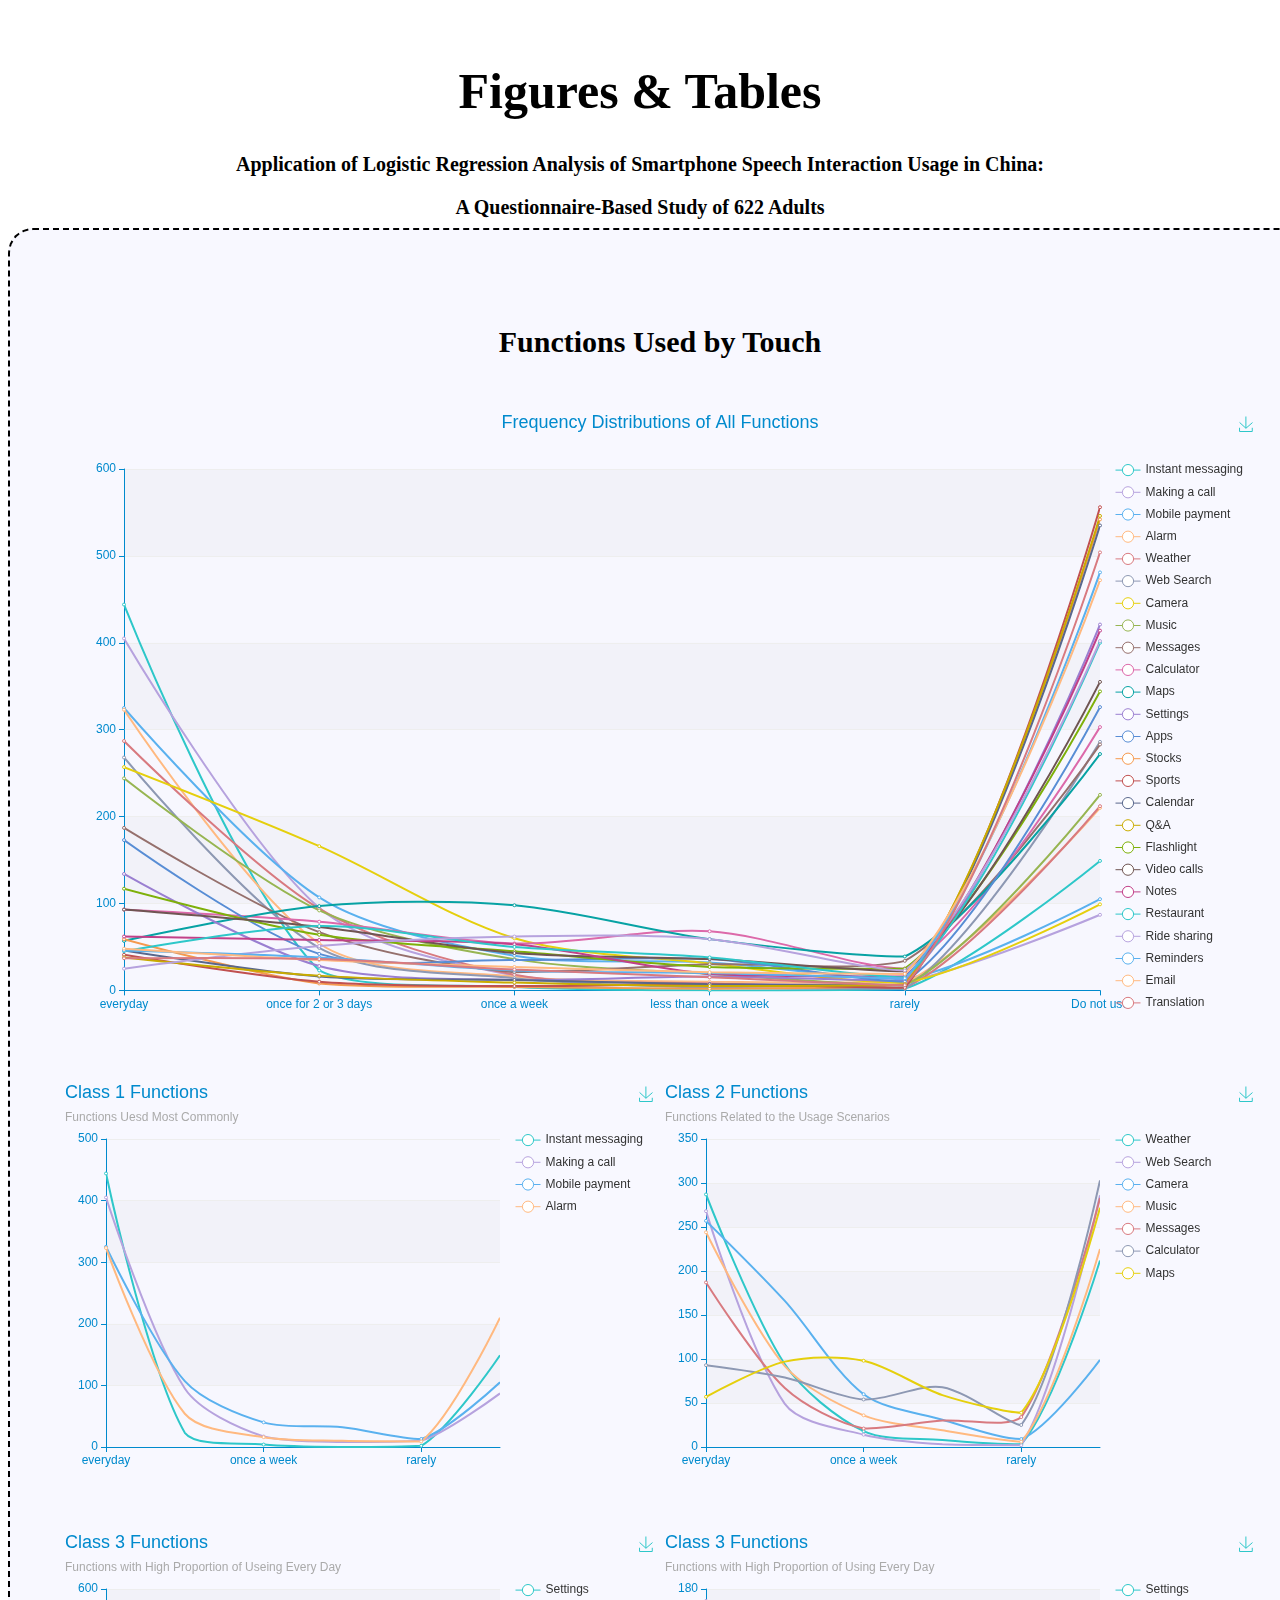
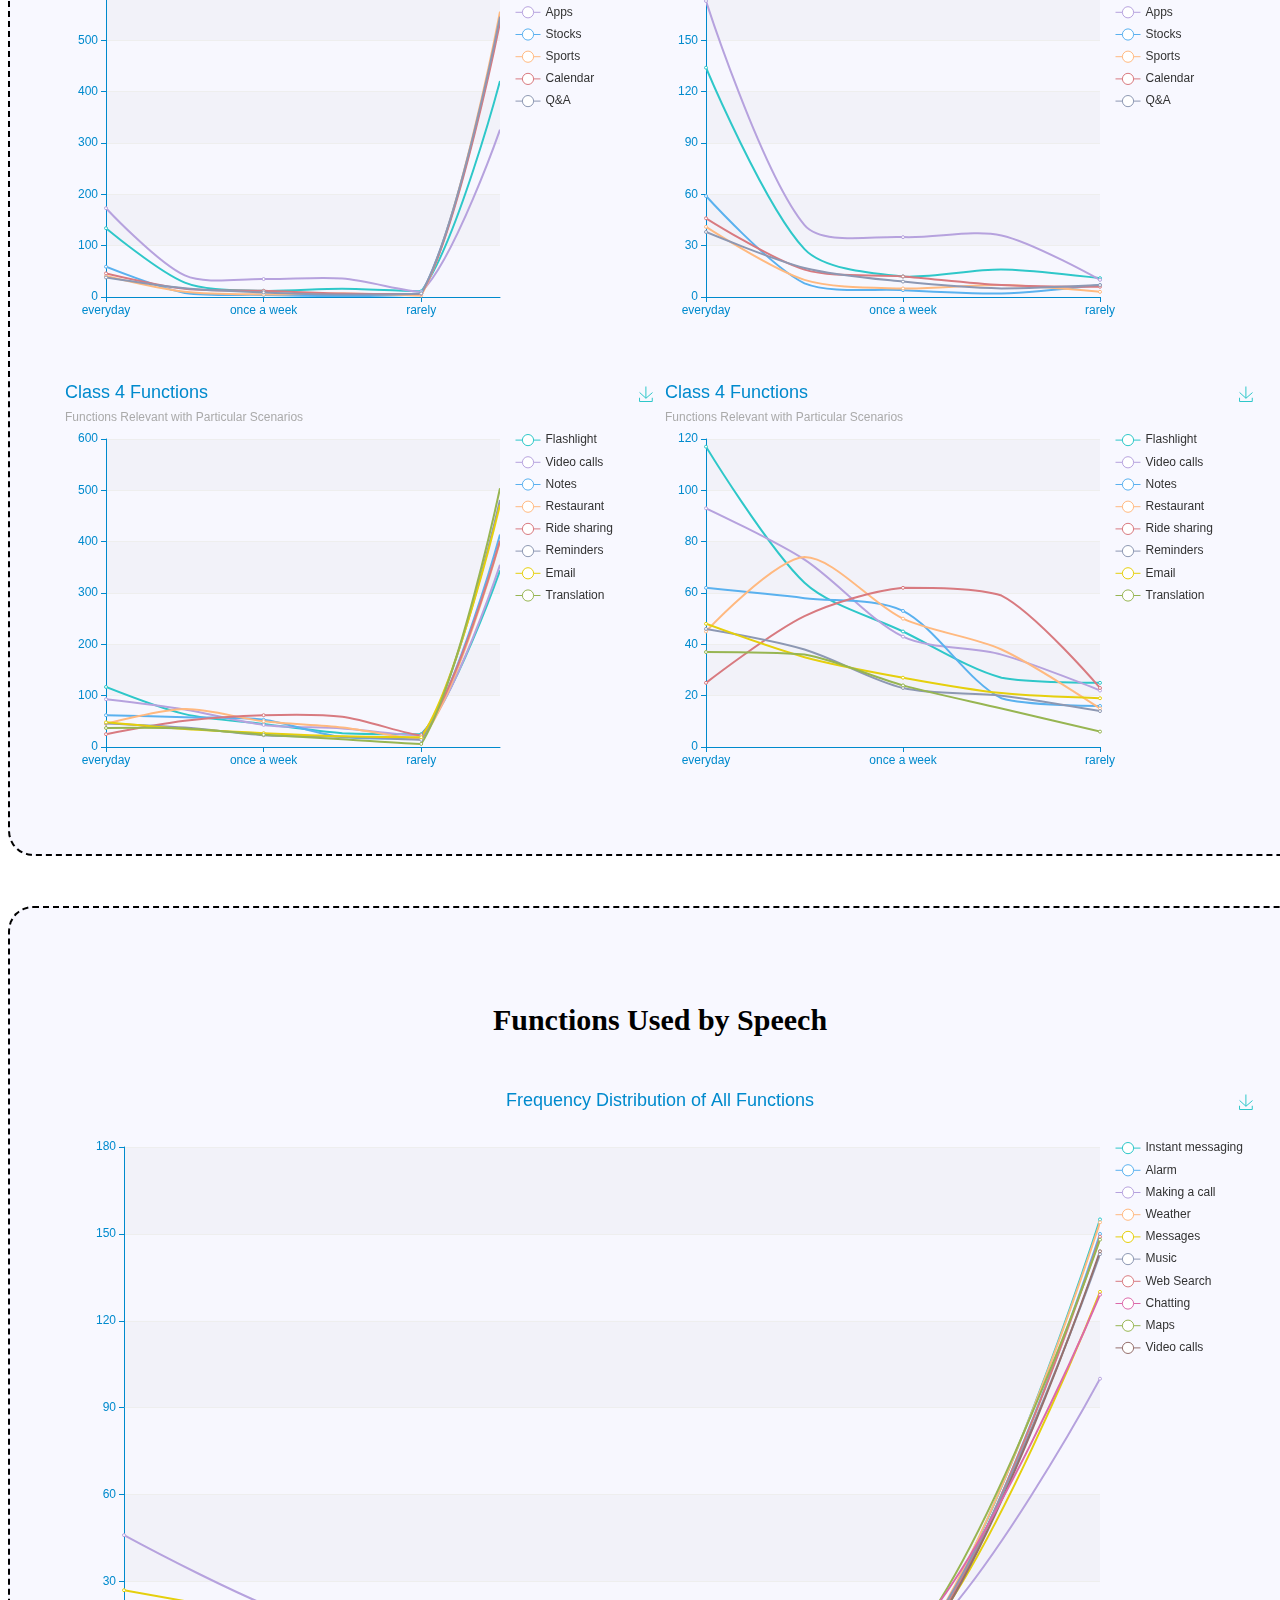
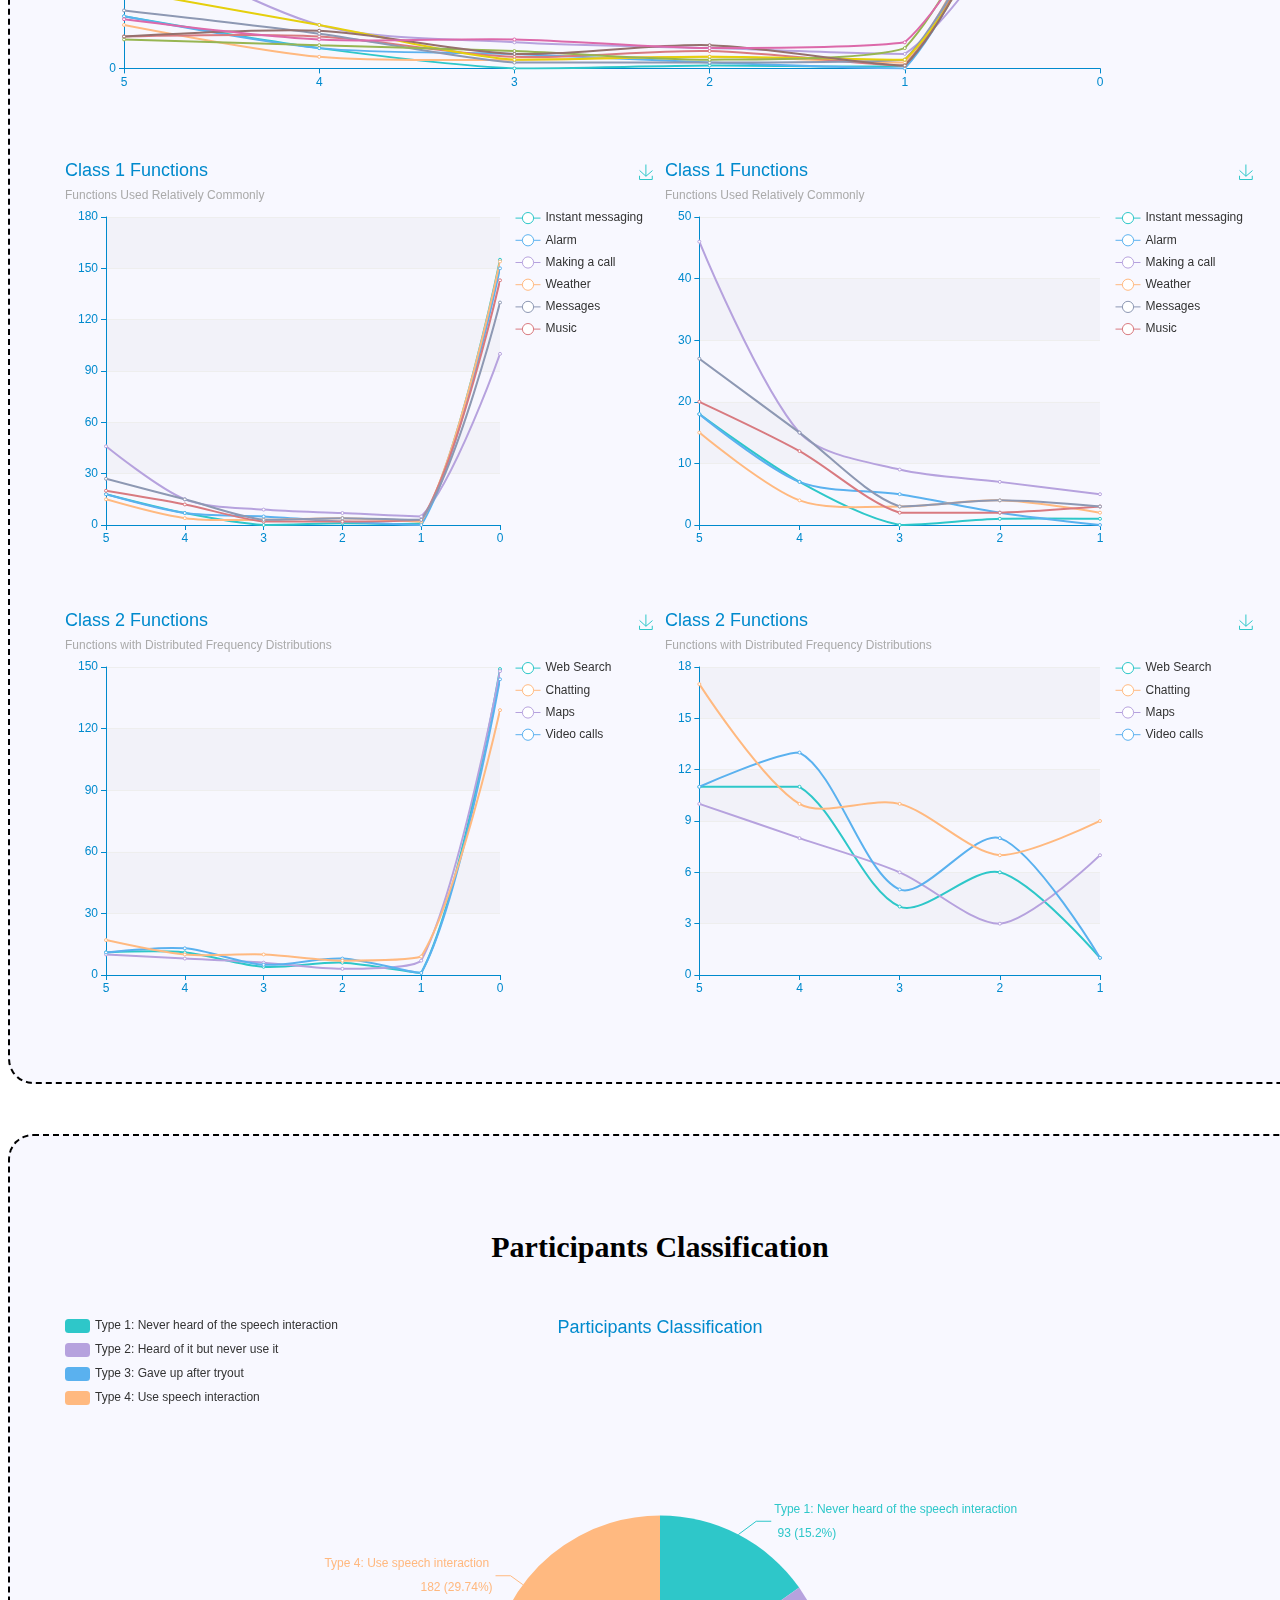
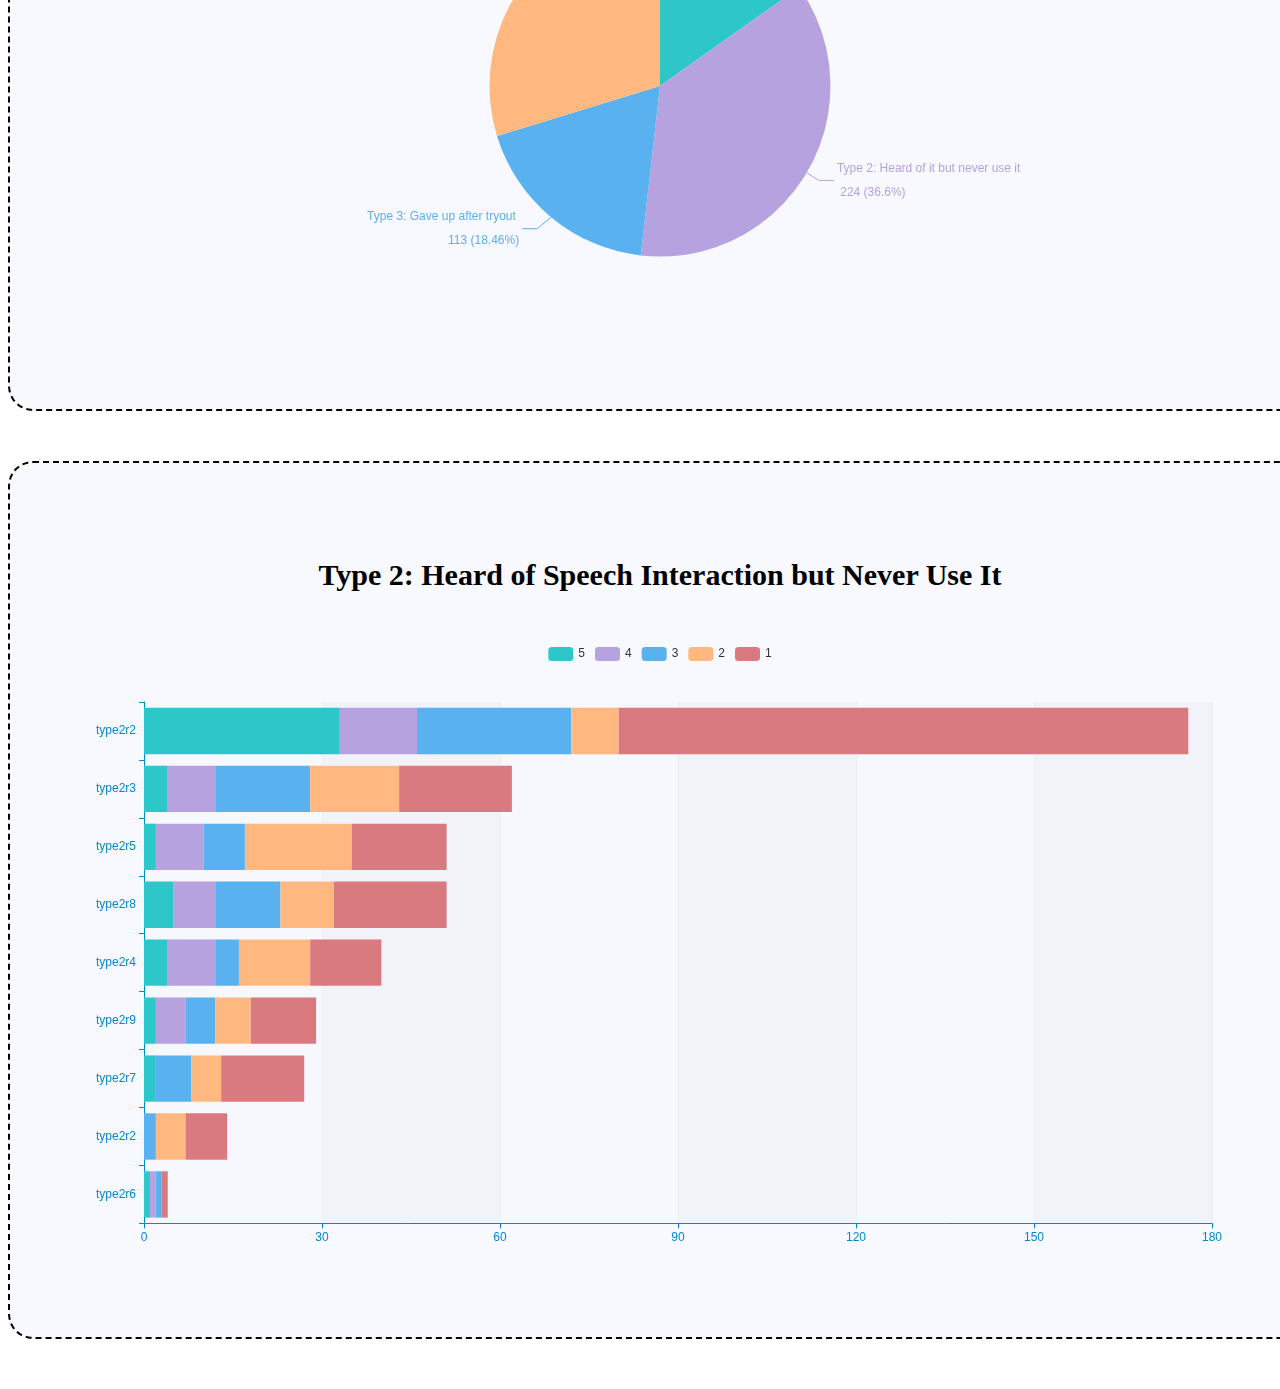
==== commit ae3a18c3: "1" ====
--- a/Charts.html
+++ b/Charts.html
@@ -1122,7 +1122,105 @@
         // 使用刚指定的配置项和数据显示图表。
         myChart.setOption(option);
     </script>
-
+</div>
+
+<div class="block">
+    <div class="subtitle">
+        <h2 style="font-size:30px;">Type 2: Heard of Speech Interaction but Never Use It</h2>
+    </div>
+    <div class="original" id="type2reason"></div>
+    <script type="text/javascript">
+        var myChart = echarts.init(document.getElementById('type2reason'),'macarons');
+
+    option = {
+        tooltip : {
+            trigger: 'axis',
+            axisPointer : {            // 坐标轴指示器，坐标轴触发有效
+                type : 'shadow'        // 默认为直线，可选为：'line' | 'shadow'
+                    }
+                },
+        legend: {
+            data: ['5', '4','3','2','1']
+        },
+        grid: {
+            left: '3%',
+            right: '4%',
+            bottom: '3%',
+            containLabel: true
+        },
+        xAxis:  {
+            type: 'value'
+        },
+        yAxis: {
+            type: 'category',
+            // data: ['type2r1','type2r3','type2r5','type2r8','type2r4','type2r9','type2r7','type2r2','type2r6']
+            data: ['type2r6','type2r2','type2r7','type2r9','type2r4','type2r8','type2r5','type2r3','type2r2']
+        },
+        series: [
+            {
+                name: '5',
+                type: 'bar',
+                stack: '总量',
+                label: {
+                    normal: {
+                        show: false,
+                        position: 'insideRight'
+                    }
+                },
+                data: [1,0,2,2,4,5,2,4,33]
+            },
+            {
+                name: '4',
+                type: 'bar',
+                stack: '总量',
+                label: {
+                    normal: {
+                        show: false,
+                        position: 'insideRight'
+                    }
+                },
+                data: [1, 0, 0, 5, 8, 7, 8, 8, 13]
+            },
+            {
+                name: '3',
+                type: 'bar',
+                stack: '总量',
+                label: {
+                    normal: {
+                        show: false,
+                        position: 'insideRight'
+                    }
+                },
+                data: [1, 2, 6, 5, 4, 11, 7, 16, 26]
+            },
+            {
+                name: '2',
+                type: 'bar',
+                stack: '总量',
+                label: {
+                    normal: {
+                        show: false,
+                        position: 'insideRight'
+                    }
+                },
+                data: [0, 5, 5, 6, 12, 9, 18, 15, 8]
+            },
+            {
+                name: '1',
+                type: 'bar',
+                stack: '总量',
+                label: {
+                    normal: {
+                        show: false,
+                        position: 'insideRight'
+                    }
+                },
+                data: [1, 7, 14, 11, 12, 19, 16, 19, 96]
+            }
+        ]
+    };
+    myChart.setOption(option);
+    </script>
 </div>
 
 </body>
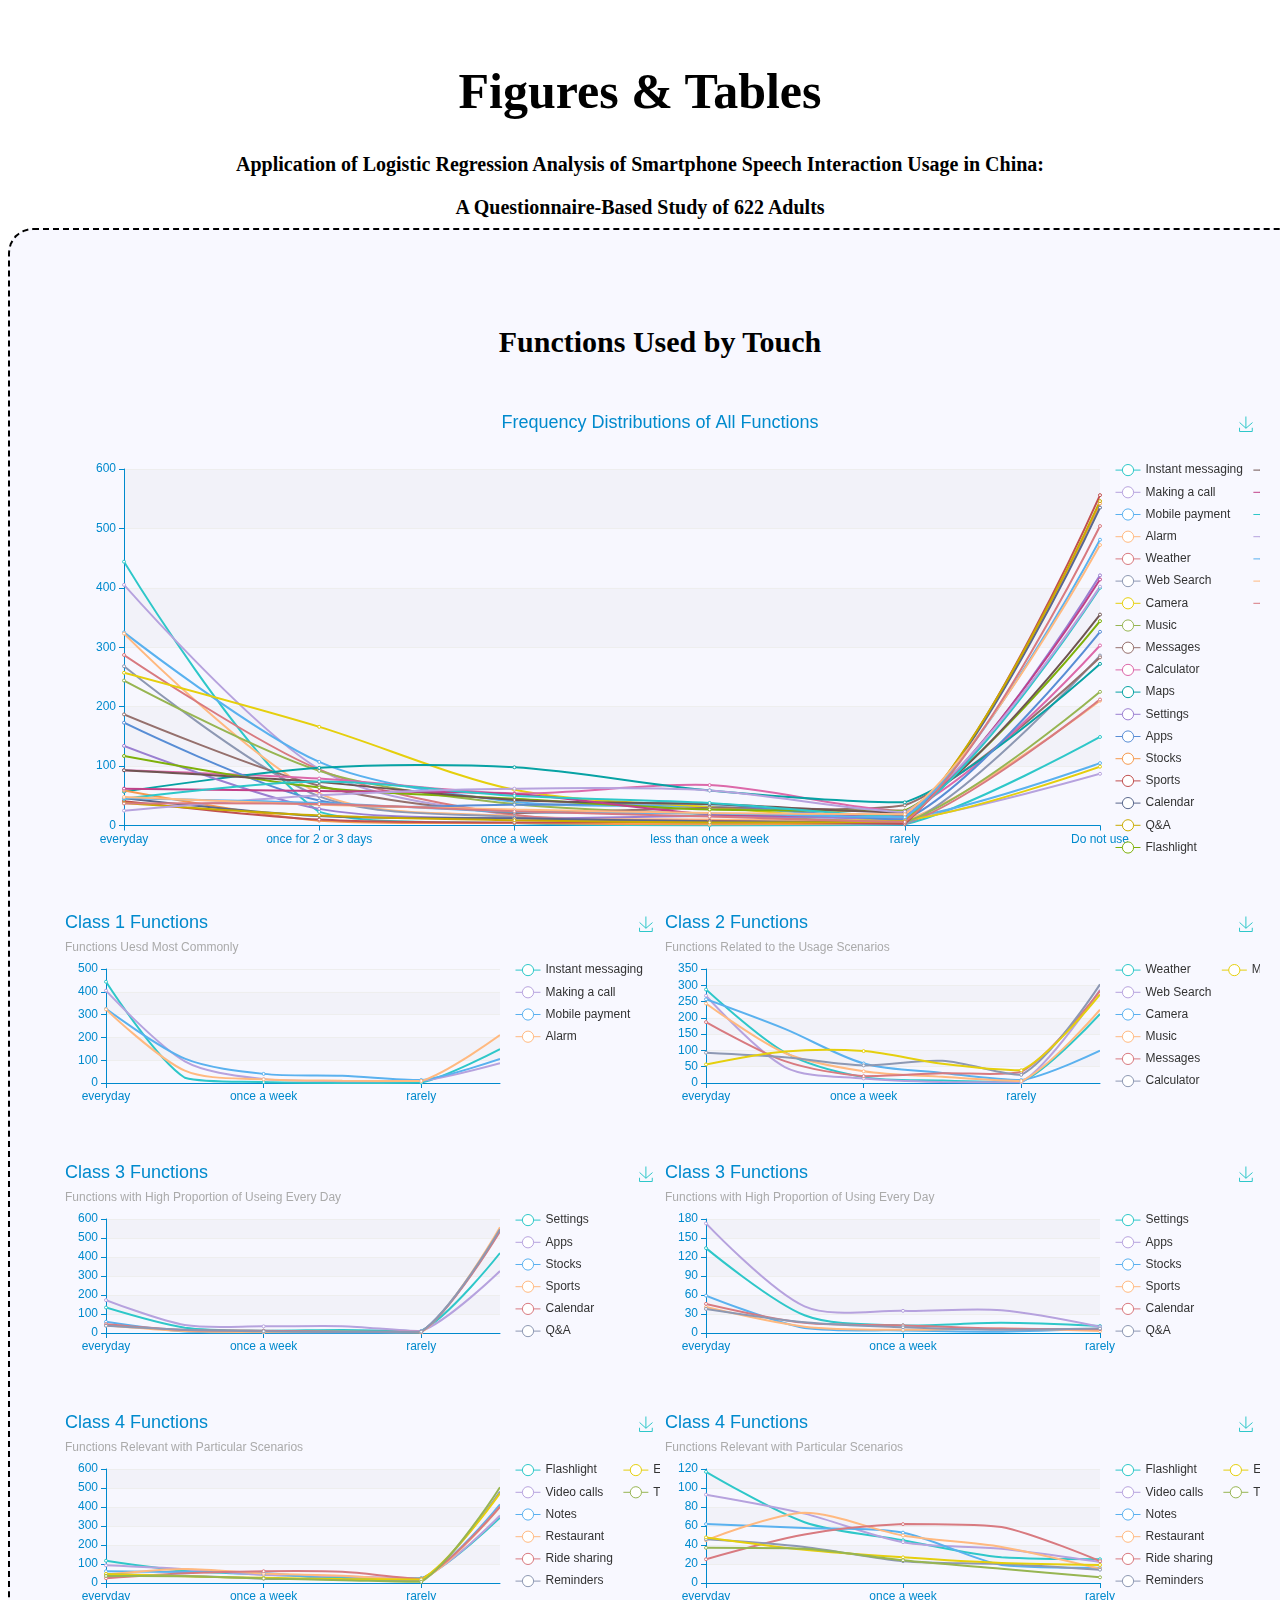
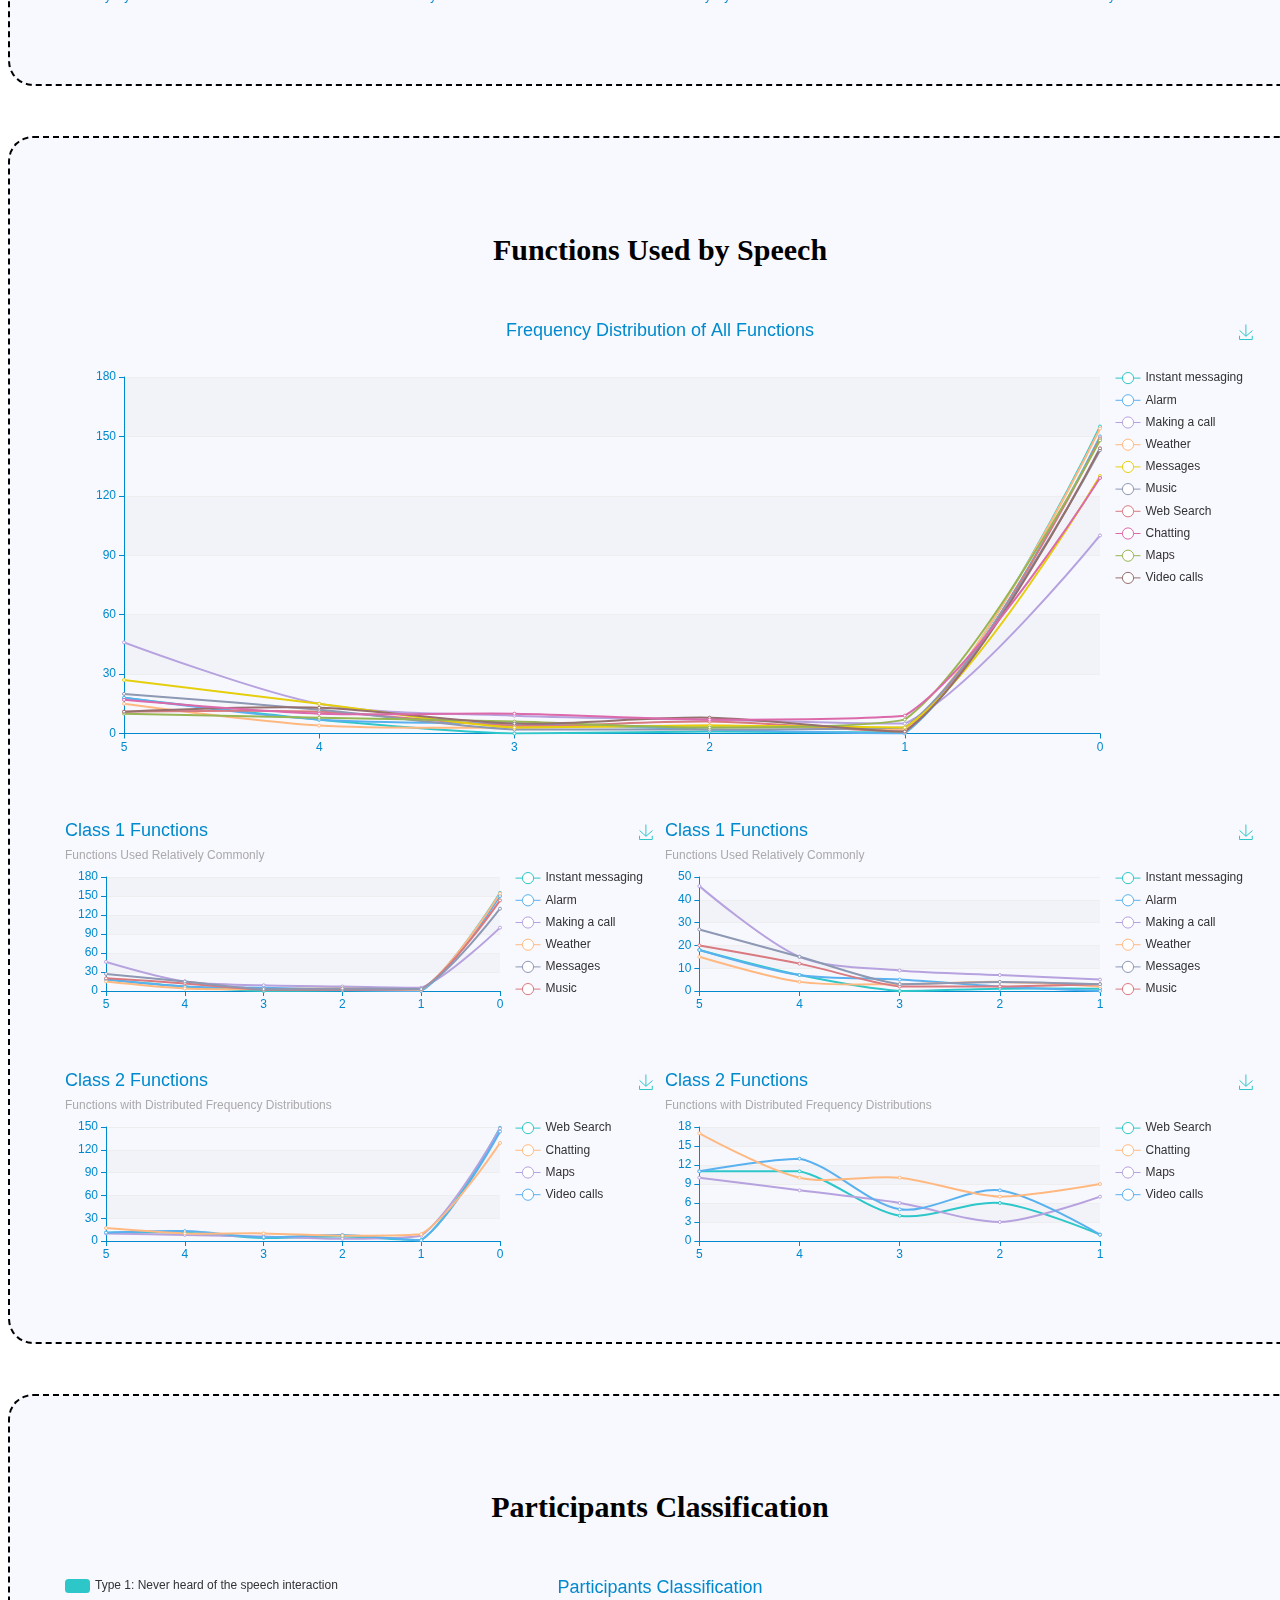
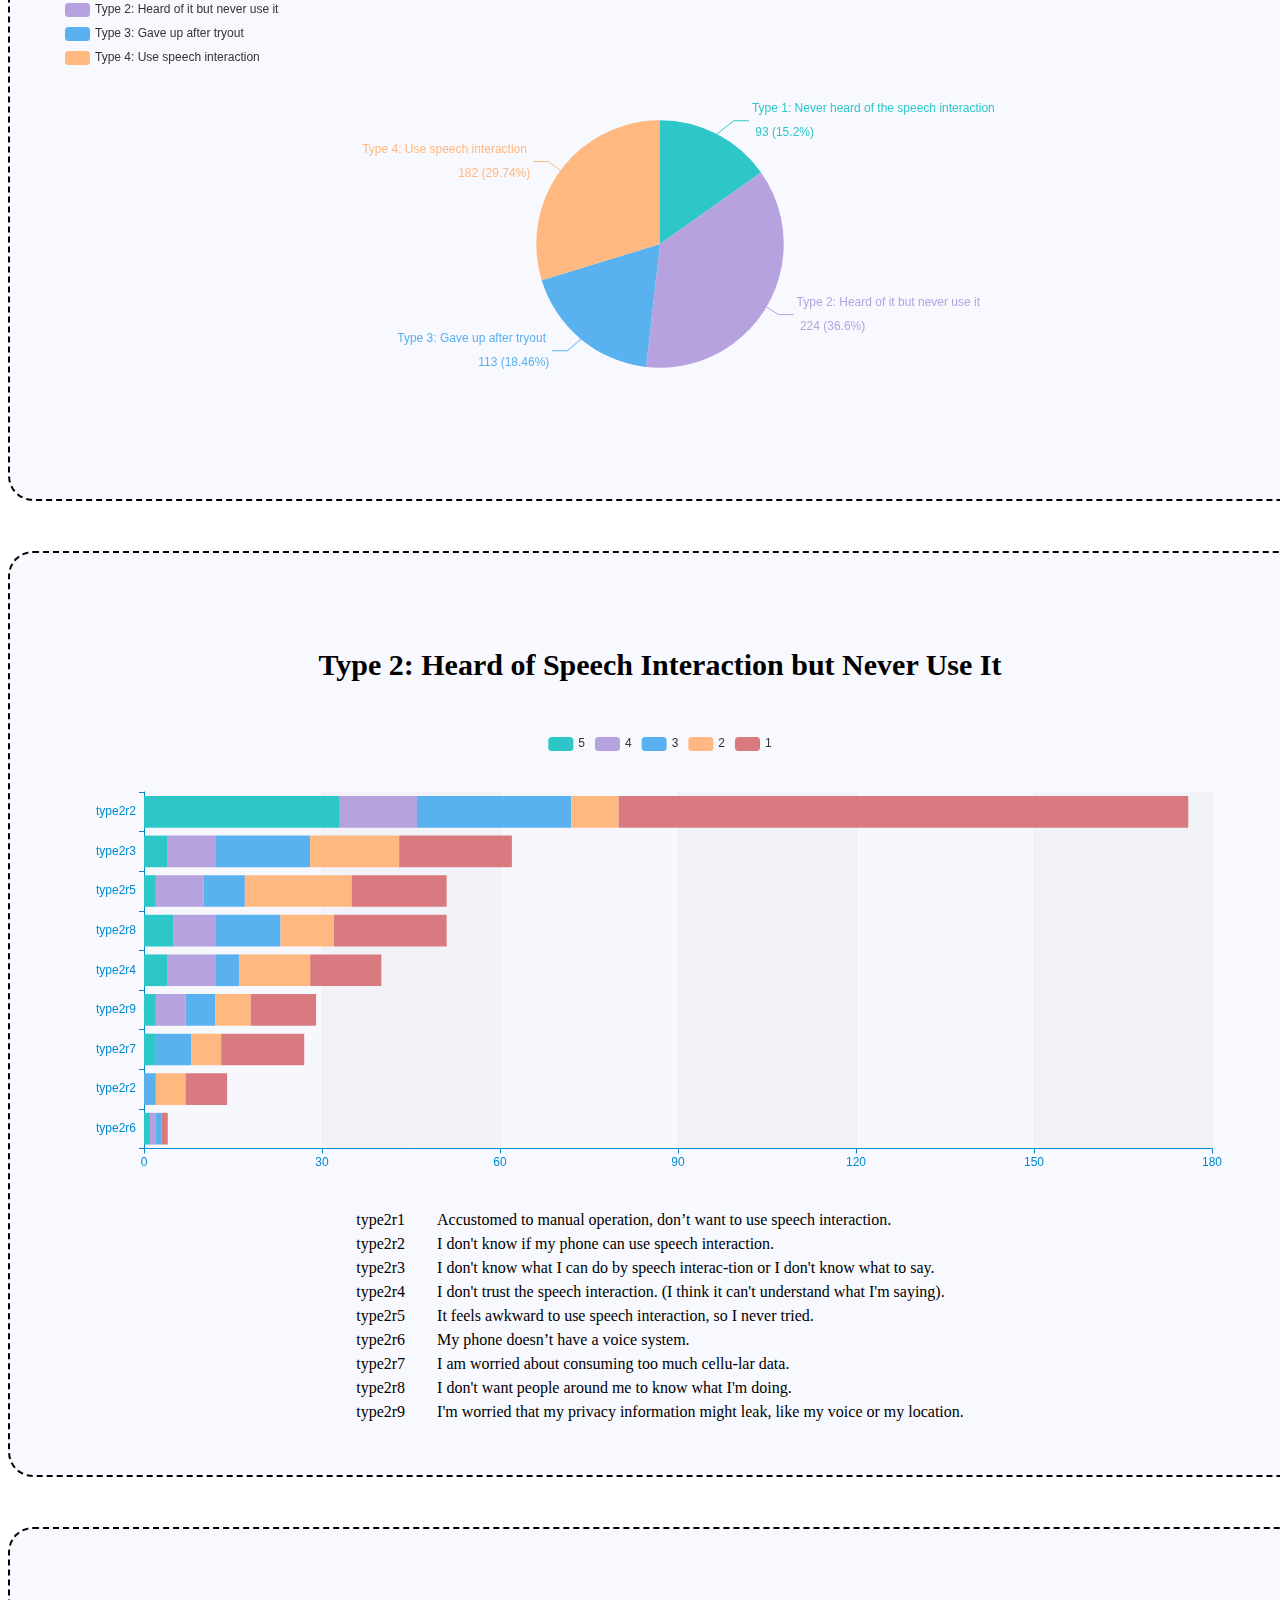
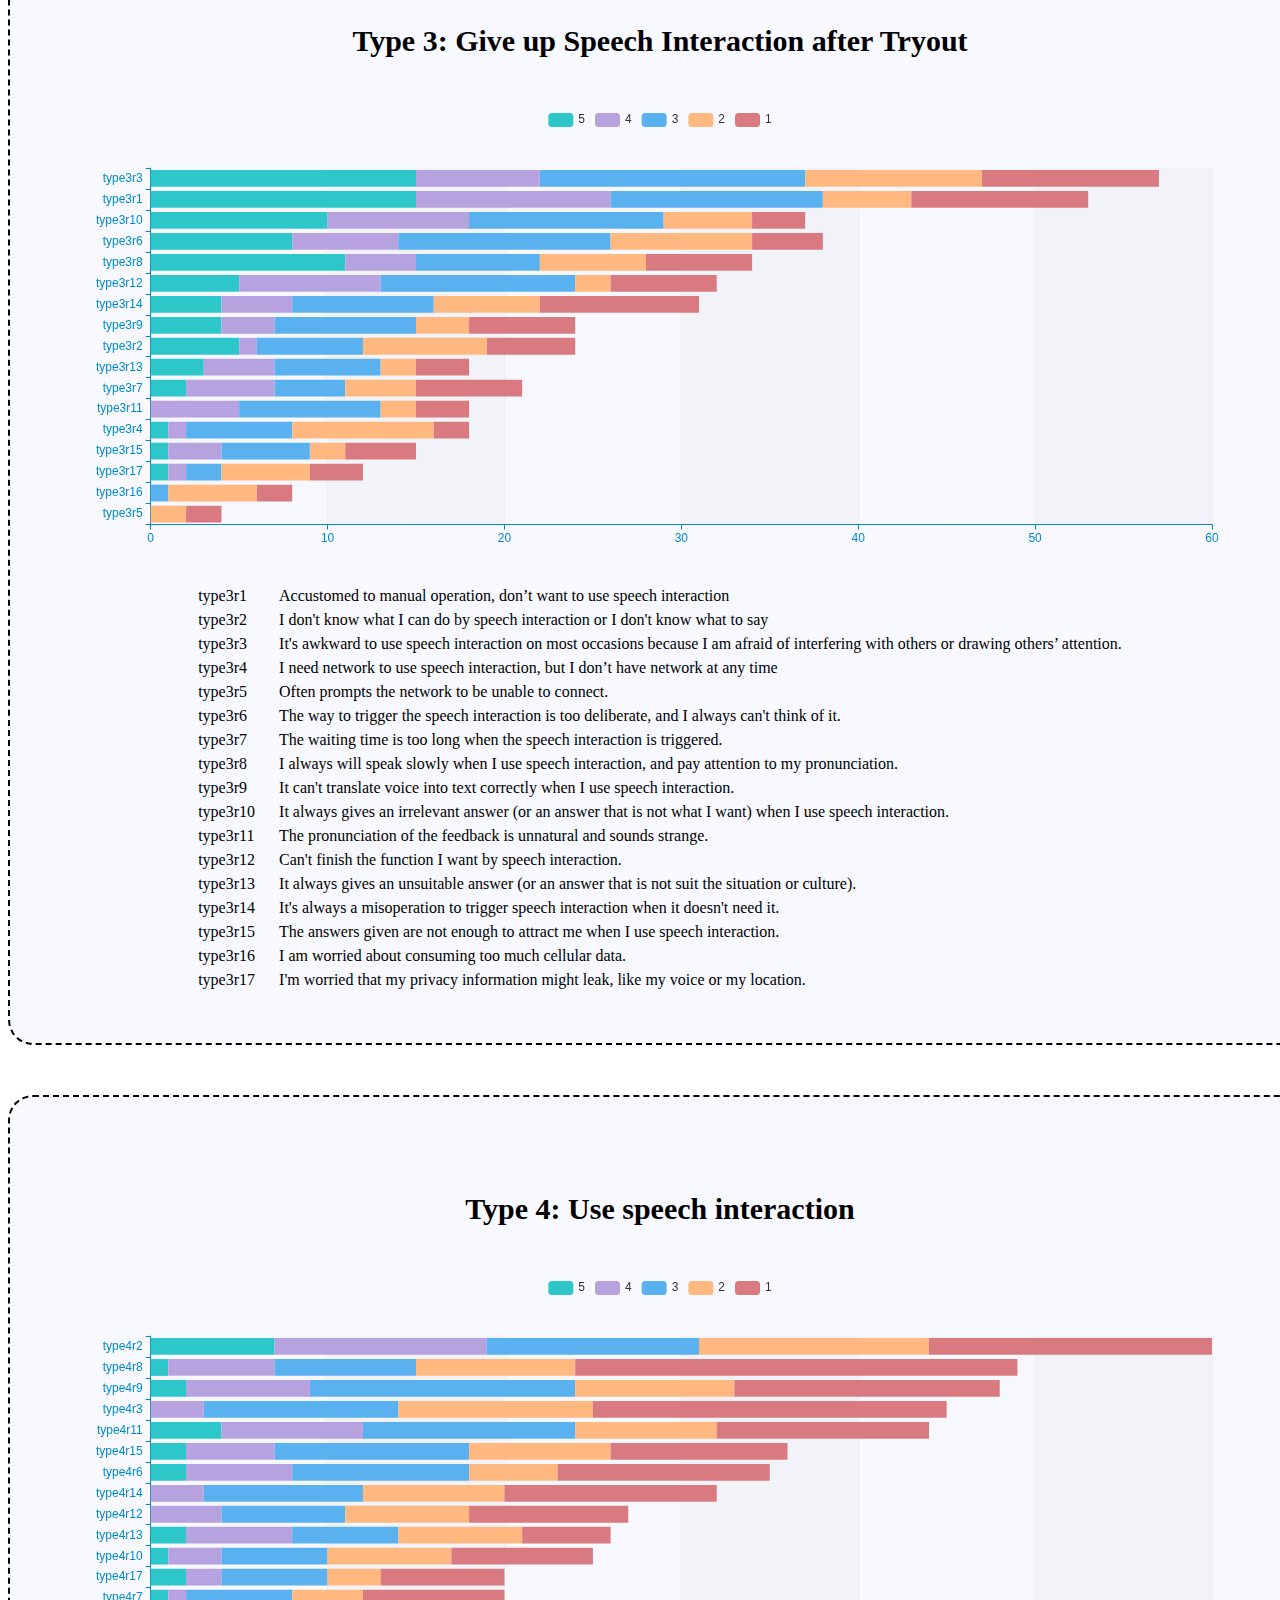
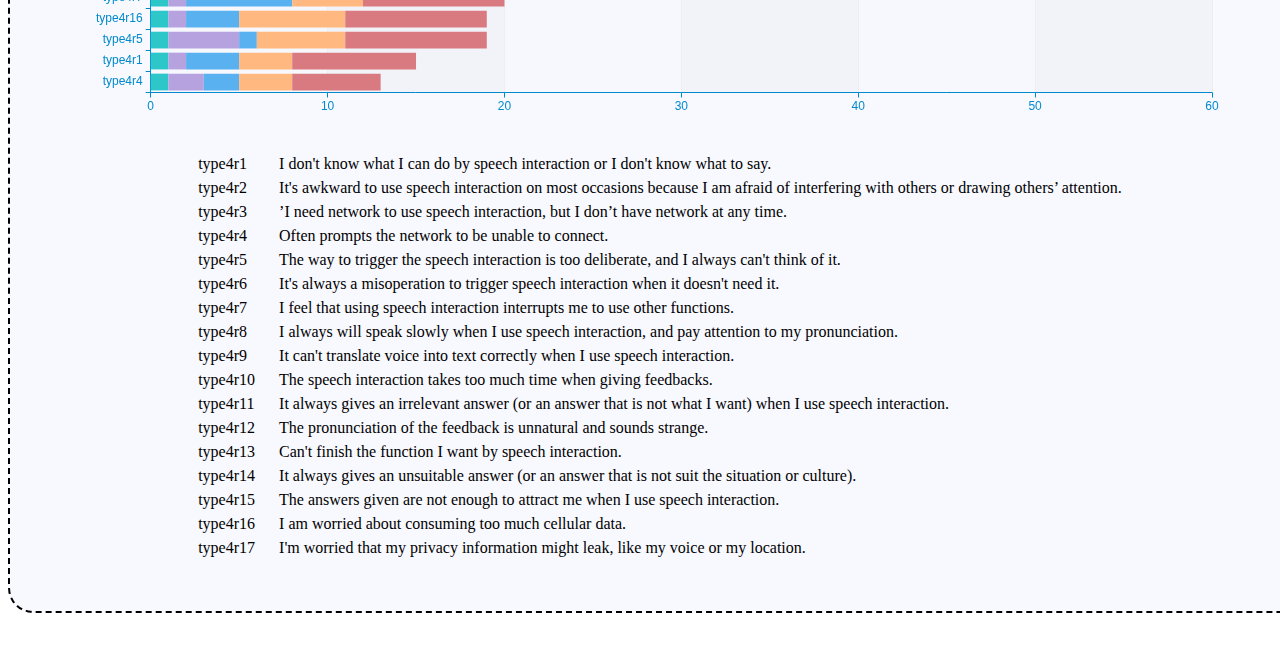
==== commit e7cb2df3: "first commit" ====
--- a/Charts.html
+++ b/Charts.html
@@ -1221,6 +1221,386 @@
     };
     myChart.setOption(option);
     </script>
+        <div class="table" id="tabletype2">
+            <table>
+                <tr>
+                    <td>type2r1 &nbsp;&nbsp;&nbsp;&nbsp;&nbsp;&nbsp;</td>	
+                    <td>Accustomed to manual operation, don’t want to use speech interaction.</td>
+                </tr>
+                <tr>
+                    <td>type2r2      </td>
+                    <td>I don't know if my phone can use speech interaction.</td>
+                </tr>
+                <tr>
+                    <td>type2r3      </td>
+                    <td>I don't know what I can do by speech interac-tion or I don't know what to say.</td>
+                </tr>
+                <tr>
+                    <td>type2r4      </td>
+                    <td>I don't trust the speech interaction. (I think it can't understand what I'm saying).</td>
+                </tr>
+                <tr>
+                    <td>type2r5      </td>
+                    <td>It feels awkward to use speech interaction, so I never tried.</td>
+                </tr>
+                <tr>
+                    <td>type2r6      </td>
+                    <td>My phone doesn’t have a voice system.</td>
+                </tr>
+                <tr>
+                    <td>type2r7      </td>
+                    <td>I am worried about consuming too much cellu-lar data.</td>
+                </tr>
+                <tr>
+                    <td>type2r8      </td>
+                    <td>I don't want people around me to know what I'm doing.</td>
+                </tr>
+                <tr>
+                    <td>type2r9      </td>
+                    <td>I'm worried that my privacy information might leak, like my voice or my location.</td>
+                </tr>
+            </table>
+        </div>
+</div>
+
+<div class="block">
+    <div class="subtitle">
+        <h2 style="font-size:30px;">Type 3: Give up Speech Interaction after Tryout</h2>
+    </div>
+    <div class="original" id="type3reason"></div>
+    <script type="text/javascript">
+        var myChart = echarts.init(document.getElementById('type3reason'),'macarons');
+
+    option = {
+        tooltip : {
+            trigger: 'axis',
+            axisPointer : {            // 坐标轴指示器，坐标轴触发有效
+                type : 'shadow'        // 默认为直线，可选为：'line' | 'shadow'
+                    }
+                },
+        legend: {
+            data: ['5', '4','3','2','1']
+        },
+        grid: {
+            left: '3%',
+            right: '4%',
+            bottom: '3%',
+            containLabel: true
+        },
+        xAxis:  {
+            type: 'value'
+        },
+        yAxis: {
+            type: 'category',
+            data: ['type3r5','type3r16','type3r17','type3r15','type3r4','type3r11','type3r7','type3r13','type3r2','type3r9','type3r14','type3r12','type3r8','type3r6','type3r10','type3r1','type3r3']
+        },
+        series: [
+            {
+                name: '5',
+                type: 'bar',
+                stack: '总量',
+                label: {
+                    normal: {
+                        show: false,
+                        position: 'insideRight'
+                    }
+                },
+                data: [0, 0, 1, 1, 1, 0, 2, 3, 5, 4, 4, 5, 11, 8, 10, 15, 15]
+            },
+            {
+                name: '4',
+                type: 'bar',
+                stack: '总量',
+                label: {
+                    normal: {
+                        show: false,
+                        position: 'insideRight'
+                    }
+                },
+                data: [0, 0, 1, 3, 1, 5, 5, 4, 1, 3, 4, 8, 4, 6, 8, 11, 7]
+            },
+            {
+                name: '3',
+                type: 'bar',
+                stack: '总量',
+                label: {
+                    normal: {
+                        show: false,
+                        position: 'insideRight'
+                    }
+                },
+                data: [0, 1, 2, 5, 6, 8, 4, 6, 6, 8, 8, 11, 7, 12, 11, 12, 15]
+            },
+            {
+                name: '2',
+                type: 'bar',
+                stack: '总量',
+                label: {
+                    normal: {
+                        show: false,
+                        position: 'insideRight'
+                    }
+                },
+                data: [2, 5, 5, 2, 8, 2, 4, 2, 7, 3, 6, 2, 6, 8, 5, 5, 10]
+            },
+            {
+                name: '1',
+                type: 'bar',
+                stack: '总量',
+                label: {
+                    normal: {
+                        show: false,
+                        position: 'insideRight'
+                    }
+                },
+                data: [2, 2, 3, 4, 2, 3, 6, 3, 5, 6, 9, 6, 6, 4, 3, 10, 10]
+            }
+        ]
+    };
+    myChart.setOption(option);
+    </script>
+    <div class="table" id="tabletype3">
+        <table>
+            <tr>
+                <td>type3r1 &nbsp;&nbsp;&nbsp;&nbsp;&nbsp;&nbsp;</td>	
+                <td>Accustomed to manual operation, don’t want to use speech interaction</td>
+            </tr>
+            <tr>
+                <td>type3r2      </td>
+                <td>I don't know what I can do by speech interaction or I don't know what to say</td>
+            </tr>
+            <tr>
+                <td>type3r3      </td>
+                <td>It's awkward to use speech interaction on most occasions because I am afraid of interfering with others or drawing others’ attention.</td>
+            </tr>
+            <tr>
+                <td>type3r4      </td>
+                <td>I need network to use speech interaction, but I don’t have network at any time </td>
+            </tr>
+            <tr>
+                <td>type3r5      </td>
+                <td>Often prompts the network to be unable to connect.</td>
+            </tr>
+            <tr>
+                <td>type3r6      </td>
+                <td>The way to trigger the speech interaction is too deliberate, and I always can't think of it.</td>
+            </tr>
+            <tr>
+                <td>type3r7      </td>
+                <td>The waiting time is too long when the speech interaction is triggered.</td>
+            </tr>
+            <tr>
+                <td>type3r8      </td>
+                <td>I always will speak slowly when I use speech interaction, and pay attention to my pronunciation.</td>
+            </tr>
+            <tr>
+                <td>type3r9      </td>
+                <td>It can't translate voice into text correctly when I use speech interaction.</td>
+            </tr>
+            <tr>
+                <td>type3r10     </td>
+                <td>It always gives an irrelevant answer (or an answer that is not what I want) when I use speech interaction.</td>
+            </tr>
+            <tr>
+                <td>type3r11     </td>
+                <td>The pronunciation of the feedback is unnatural and sounds strange.</td>
+            </tr>
+            <tr>
+                <td>type3r12     </td>
+                <td>Can't finish the function I want by speech interaction.</td>
+            </tr>
+            <tr>
+                <td>type3r13     </td>
+                <td>It always gives an unsuitable answer (or an answer that is not suit the situation or culture).</td>
+            </tr>    
+            <tr>
+                <td>type3r14     </td>
+                <td>It's always a misoperation to trigger speech interaction when it doesn't need it.</td>
+            </tr>
+            <tr>
+                <td>type3r15     </td>
+                <td>The answers given are not enough to attract me when I use speech interaction.</td>
+            </tr>
+            <tr>
+                <td>type3r16     </td>
+                <td>I am worried about consuming too much cellular data.</td>
+            </tr>
+            <tr>
+                <td>type3r17     </td>
+                <td>I'm worried that my privacy information might leak, like my voice or my location.</td>
+            </tr>
+        </table>
+    </div>
+</div>
+
+<div class="block">
+    <div class="subtitle">
+        <h2 style="font-size:30px;">Type 4: Use speech interaction</h2>
+    </div>
+    <div class="original" id="type4reason"></div>
+    <script type="text/javascript">
+        var myChart = echarts.init(document.getElementById('type4reason'),'macarons');
+
+    option = {
+        tooltip : {
+            trigger: 'axis',
+            axisPointer : {            // 坐标轴指示器，坐标轴触发有效
+                type : 'shadow'        // 默认为直线，可选为：'line' | 'shadow'
+                    }
+                },
+        legend: {
+            data: ['5', '4','3','2','1']
+        },
+        grid: {
+            left: '3%',
+            right: '4%',
+            bottom: '3%',
+            containLabel: true
+        },
+        xAxis:  {
+            type: 'value'
+        },
+        yAxis: {
+            type: 'category',
+            data: ['type4r4','type4r1','type4r5','type4r16','type4r7','type4r17','type4r10','type4r13','type4r12','type4r14','type4r6','type4r15','type4r11','type4r3','type4r9','type4r8','type4r2']
+        },
+        series: [
+            {
+                name: '5',
+                type: 'bar',
+                stack: '总量',
+                label: {
+                    normal: {
+                        show: false,
+                        position: 'insideRight'
+                    }
+                },
+                data: [1, 1, 1, 1, 1, 2, 1, 2, 0, 0, 2, 2, 4, 0, 2, 1, 7]
+            },
+            {
+                name: '4',
+                type: 'bar',
+                stack: '总量',
+                label: {
+                    normal: {
+                        show: false,
+                        position: 'insideRight'
+                    }
+                },
+                data: [2, 1, 4, 1, 1, 2, 3, 6, 4, 3, 6, 5, 8, 3, 7, 6, 12]
+            },
+            {
+                name: '3',
+                type: 'bar',
+                stack: '总量',
+                label: {
+                    normal: {
+                        show: false,
+                        position: 'insideRight'
+                    }
+                },
+                data: [2, 3, 1, 3, 6, 6, 6, 6, 7, 9, 10, 11, 12, 11, 15, 8, 12]
+            },
+            {
+                name: '2',
+                type: 'bar',
+                stack: '总量',
+                label: {
+                    normal: {
+                        show: false,
+                        position: 'insideRight'
+                    }
+                },
+                data: [3, 3, 5, 6, 4, 3, 7, 7, 7, 8, 5, 8, 8, 11, 9, 9, 13]
+            },
+            {
+                name: '1',
+                type: 'bar',
+                stack: '总量',
+                label: {
+                    normal: {
+                        show: false,
+                        position: 'insideRight'
+                    }
+                },
+                data: [5, 7, 8, 8, 8, 7, 8, 5, 9, 12, 12, 10, 12, 20, 15, 25, 16]
+            }
+        ]
+    };
+    myChart.setOption(option);
+    </script>
+    <div class="table" id="tabletype4">
+        <table>
+            <tr>
+                <td>type4r1 &nbsp;&nbsp;&nbsp;&nbsp;&nbsp;&nbsp;</td>	
+                <td>I don't know what I can do by speech interaction or I don't know what to say.</td>
+            </tr>
+            <tr>
+                <td>type4r2      </td>
+                <td>It's awkward to use speech interaction on most occasions because I am afraid of interfering with others or drawing others’ attention.</td>
+            </tr>
+            <tr>
+                <td>type4r3      </td>
+                <td>’I need network to use speech interaction, but I don’t have network at any time.</td>
+            </tr>
+            <tr>
+                <td>type4r4      </td>
+                <td>Often prompts the network to be unable to connect.</td>
+            </tr>
+            <tr>
+                <td>type4r5      </td>
+                <td>The way to trigger the speech interaction is too deliberate, and I always can't think of it.</td>
+            </tr>
+            <tr>
+                <td>type4r6      </td>
+                <td>It's always a misoperation to trigger speech interaction when it doesn't need it.</td>
+            </tr>
+            <tr>
+                <td>type4r7      </td>
+                <td>I feel that using speech interaction interrupts me to use other functions.</td>
+            </tr>
+            <tr>
+                <td>type4r8      </td>
+                <td>I always will speak slowly when I use speech interaction, and pay attention to my pronunciation.</td>
+            </tr>
+            <tr>
+                <td>type4r9      </td>
+                <td>It can't translate voice into text correctly when I use speech interaction.</td>
+            </tr>
+            <tr>
+                <td>type4r10     </td>
+                <td>The speech interaction takes too much time when giving feedbacks.</td>
+            </tr>
+            <tr>
+                <td>type4r11     </td>
+                <td>It always gives an irrelevant answer (or an answer that is not what I want) when I use speech interaction.</td>
+            </tr>
+            <tr>
+                <td>type4r12     </td>
+                <td>The pronunciation of the feedback is unnatural and sounds strange.</td>
+            </tr>
+            <tr>
+                <td>type4r13     </td>
+                <td>Can't finish the function I want by speech interaction.</td>
+            </tr>    
+            <tr>
+                <td>type4r14     </td>
+                <td>It always gives an unsuitable answer (or an answer that is not suit the situation or culture).</td>
+            </tr>
+            <tr>
+                <td>type4r15     </td>
+                <td>The answers given are not enough to attract me when I use speech interaction.</td>
+            </tr>
+            <tr>
+                <td>type4r16     </td>
+                <td>I am worried about consuming too much cellular data.</td>
+            </tr>
+            <tr>
+                <td>type4r17     </td>
+                <td>I'm worried that my privacy information might leak, like my voice or my location.</td>
+            </tr>
+        </table>
+    </div>
 </div>
 
 </body>
--- a/style.css
+++ b/style.css
@@ -35,14 +35,16 @@
     padding-top: 25px;
     padding-bottom: 25px;
     width: 1200px;
-    height:620px;
+    height:450px;
 }
 
 .part{
     padding-top: 25px;
     padding-bottom: 25px;
     width: 600px;
-    height: 400px;
+    height: 200px;
     flex: 0 0 auto;
 }
-
+td{
+    height: 20px;
+}
